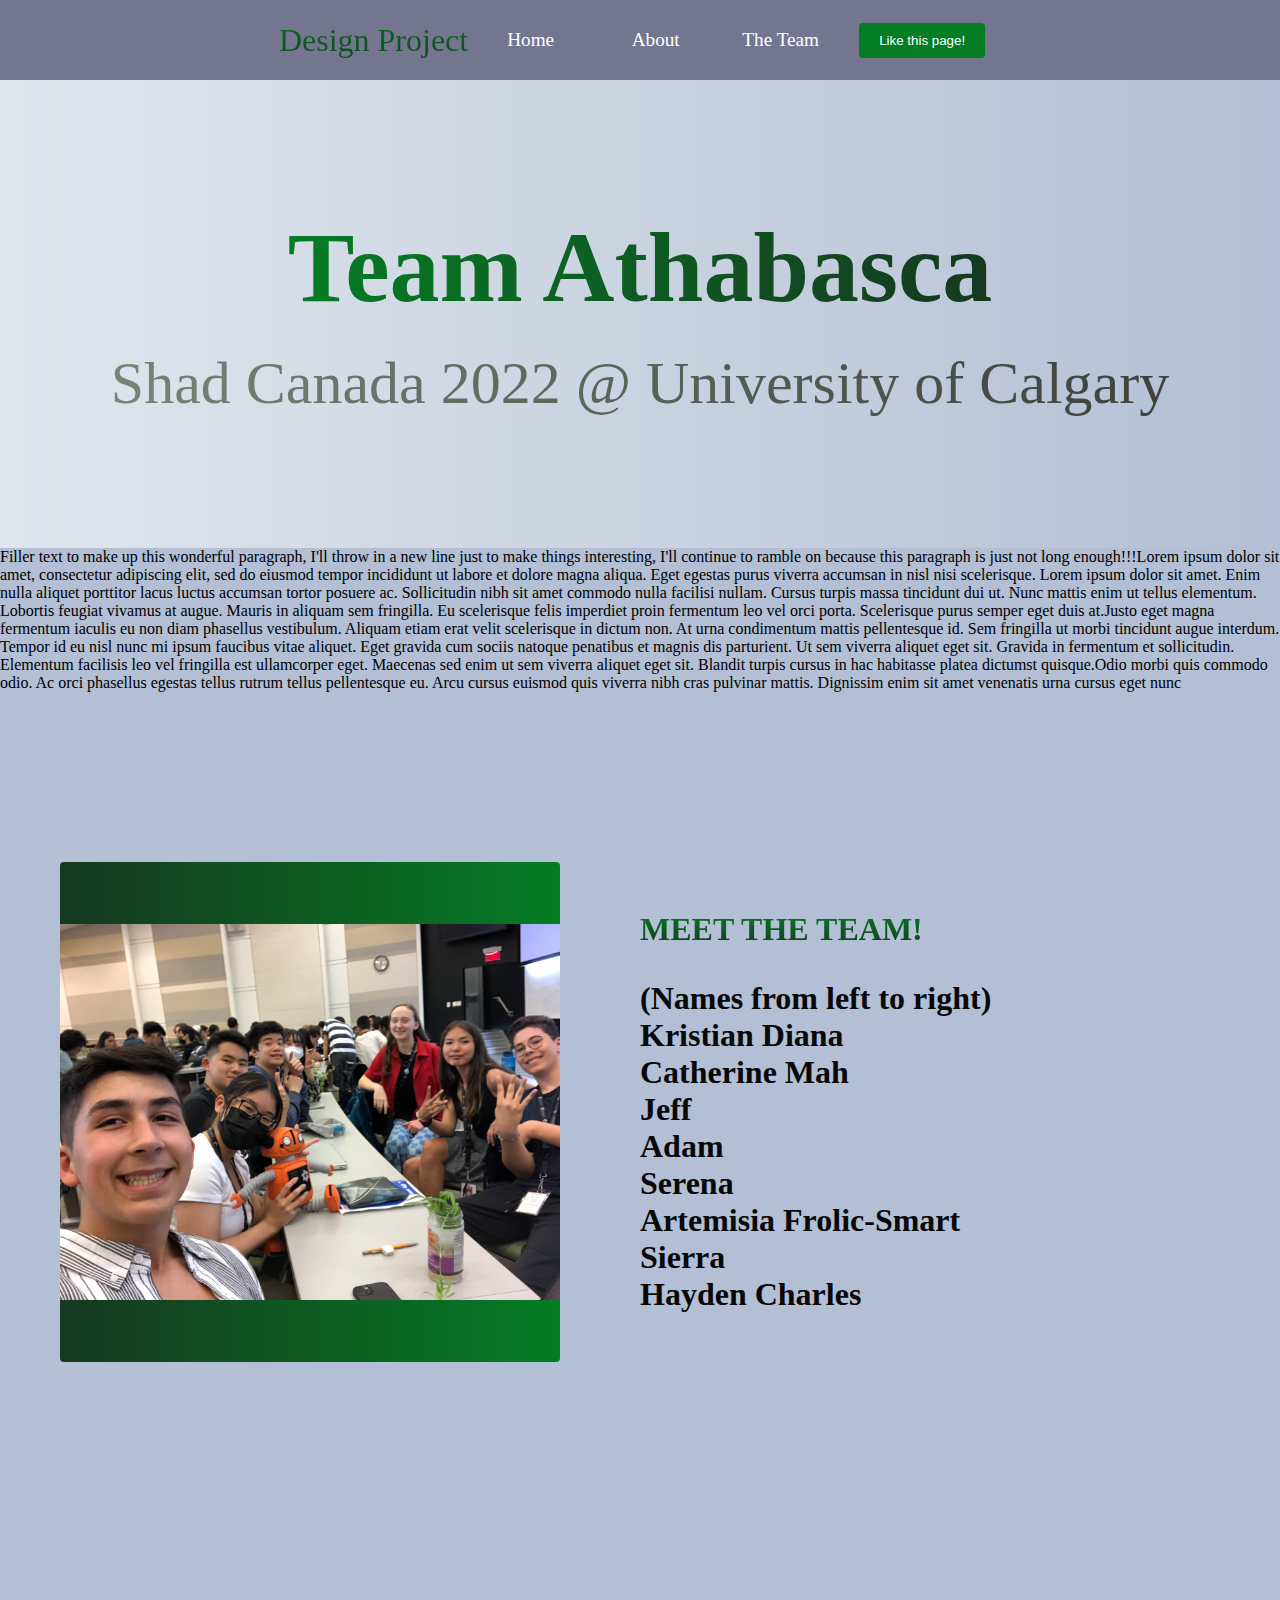
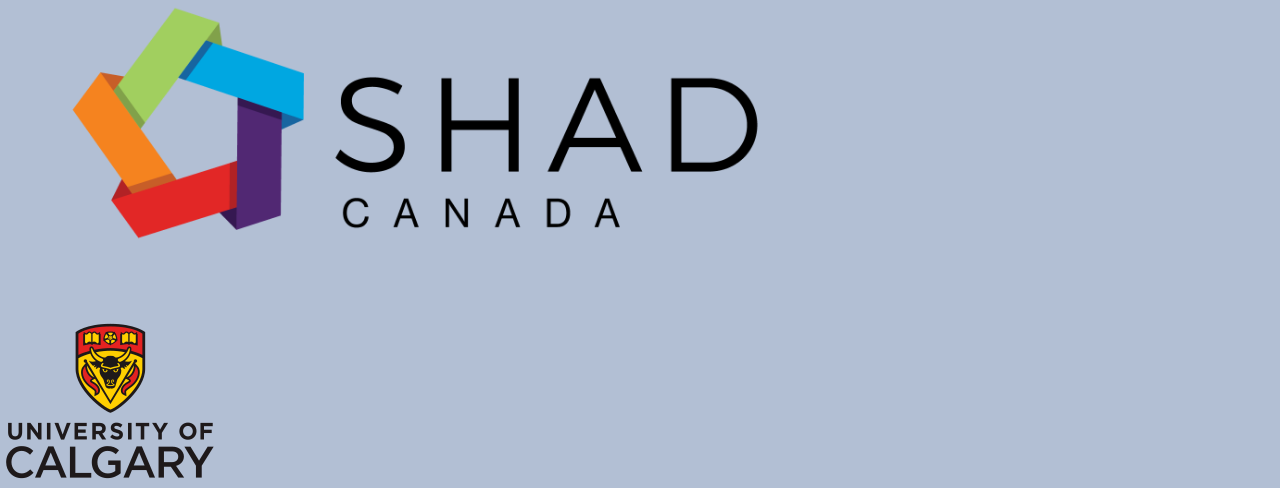
==== index.html @ 99e4ff0e "Shad Design Project 2022" ====
<!DOCTYPE html>
<html>
	<head>
		<meta charset="utf-8">
		<meta name="viewport" content="width=device-width, initial-scale=1">
	<title>
		SHAD UCalgary Design Project 2022
	</title>
	<link rel="stylesheet" href="style.css">
	</head>
	<body>
		<!-- Navbar Section -->
		<nav class="navbar">
			<div class="navbar__container">
				<a href="#home" id="navbar__logo">Design Project</a>
				<div class="navbar__toggle" id="mobile-menu">
					<span class="bar"></span>
					<span class="bar"></span>
					<span class="bar"></span>
				</div>
				<ul class="navbar__menu">
					<li class="navbar__item">
						<a href="#home" class="navbar__links" id="home-page">Home</a>
					</li>
					<li class="navbar__item">
						<a href="#about" class="navbar__links" id="about-page">About</a>
					</li>
					<li class="navbar__item">
						<a href="#team" class="navbar__links" id="team-page">The Team</a>
					</li>
					<li class="navbar__btn">
						<button class="button button1">Like this page!</button>
					</li>
				</ul>
			</div>
		</nav>
		<!-- hero section -->
		<div class="hero" id="home">
			<div class="hero__container">
				<h1 class = "hero__heading"><span>Team Athabasca</span></center>
				</h1>
				<p class="hero__description">Shad Canada 2022 @ University of Calgary</p>
			</div>
		</div>
		

		
		<!-- Services  section-->
		<div class="services" id="about">
			<p>
			Filler text to make up this wonderful paragraph,
			I'll throw in a new line just to make things interesting,
			I'll continue to ramble on because this paragraph
			is just not long enough!!!Lorem ipsum dolor sit amet, 
			consectetur adipiscing elit, sed do eiusmod tempor 
			incididunt ut labore et dolore magna aliqua. Eget egestas
			purus viverra accumsan in nisl nisi scelerisque. Lorem 
			ipsum dolor sit amet. Enim nulla aliquet porttitor lacus
			luctus accumsan tortor posuere ac. Sollicitudin nibh sit
			amet commodo nulla facilisi nullam. Cursus turpis massa
			tincidunt dui ut. Nunc mattis enim ut tellus elementum.
			Lobortis feugiat vivamus at augue. Mauris in aliquam 
			sem fringilla. Eu scelerisque felis imperdiet proin 
			fermentum leo vel orci porta. Scelerisque purus semper 
			eget duis at.Justo eget magna fermentum iaculis eu non
			diam phasellus vestibulum. Aliquam etiam erat velit 
			scelerisque in dictum non. At urna condimentum mattis 
			pellentesque id. Sem fringilla ut morbi tincidunt augue
			interdum. Tempor id eu nisl nunc mi ipsum faucibus vitae
			aliquet. Eget gravida cum sociis natoque penatibus et 
			magnis dis parturient. Ut sem viverra aliquet eget sit.
			Gravida in fermentum et sollicitudin. Elementum 
			facilisis leo vel fringilla est ullamcorper eget. 
			Maecenas sed enim ut sem viverra aliquet eget sit. 
			Blandit turpis cursus in hac habitasse platea dictumst 
			quisque.Odio morbi quis commodo odio. Ac orci phasellus
			egestas tellus rutrum tellus pellentesque eu. Arcu 
			cursus euismod quis viverra nibh cras pulvinar mattis.
			Dignissim enim sit amet venenatis urna cursus eget nunc
		</p>
		</div>
		
		<!-- About Section -->
		
		<div class="main" id="team">
			<div class="main__container">
				<div class="main__img--container">
					<div class="main__img--card"><img src="images/team.jpeg" alt="TEAM"></div>
				</div>
				<div class="main__content">
					<h1>Meet the team!</h1>
					<p>(Names from left to right)<br>Kristian Diana<br>Catherine Mah
					<br>Jeff
					<br>Adam<br>Serena<br>Artemisia Frolic-Smart<br>Sierra
					<br>Hayden Charles</p>
				</div>
			</div>
		</div>
		
		<script src="app.js">
		</script>

		<img src="images/shadlogo.png" alt="SHAD CANADA">
		<br>
		<img src="images/ucalgarylogo.png" alt="UCalgary Logo">
	</body>

</html>
---- style.css ----
*{
	box-sizing: border-box;
	margin: 0px;
	padding: 0;
	scroll-behavior: smooth;
}

.navbar {
		background: #74768f;
		height: 80px;
		display: flex;
		justify-content: center;
		align-items: center;
		font-size: 1.2rem;
		position: sticky;
		top: 0;
		z-index: 999;
	
}

.navbar__container {
	display: flex;
	justify-content: space-between;
	height: 80px;
	z-index: 1;
	width = 100%;
	max-width: 1300px;
	margin: 0 auto;
	padding: 0 50px;
	
}

#navbar__logo {
	background-color: #c9571e;
	background-image: linear-gradient(to top, #16381f 0%, #057d25 100%);
	background-size: 100%;
	-webkit-background-clip: text;
	-moz-background-clip: text;
	-webkit-text-fill-color: transparent;
	-moz-text-fill-color: transparent;
	display: flex;
	align-items: center;
	cursor: pointer;
	text-decoration: none;
	font-size: 2rem;
	
}

.navbar__menu {
	display: flex;
	align-items: center;
	list-style: none;
}

.navbar__item{
	height: 80px;
}

.navbar__links {
		color: #fff;
		display: flex;
		align-items: center;
		justify-content: center;
		width: 125px;
		text-decoration: none;
		height: 100%;
		transition: all 0.3s ease;
}

.navbar__btn {
	display: flex;
	justify-content: center;
	align-items: center;
	padding: 0 1rem;
	width: 100%;
}

.button {
		display: flex;
		justify-content: center;
		align-items:center;
		text-decoration: none;
		padding: 10px 20px;
		height: 100%;
		width: 100%;
		border: none;
		outline: none;
		border-radius: 4px;
		background: #057d25;
		color: #fff;
}

.navbar__links:hover {
		color: #16381f;
		transition: all 0.3s ease;
}

@media screen and (max-width: 960px)
{
	.navbar__container {
		display: flex;
		justify-content: space-between;
		height: 80px;
		z-index: 1;
		width: 100%;
		max-width: 1300px;
		padding: 0;
	}
	
	.navbar__menu {
			display: grid;
			grid-template-columns: auto;
			margin: 0;
			width: 100%;
			position: absolute;
			top: -1000px;
			opacity: 1;
			transition: all 0.5s ease;
			z-index: -1;
			background: #74768f;
	}
	
	.navbar__menu.active {
			background: #74768f;
			top: 100%;
			opacity: 1;
			transition: all 0.5s ease;
			z-index: 99;
			height: 60vh;
			font-size: 1.6rem;
	}
	
	#navbar__logo {
		padding-left: 25px;
	}
	
	.navbar__toggle .bar {
			width: 25px;
			height: 3px;
			margin: 5px auto;
			transition: all 0.3s ease-in-out;
			background: #fff;
	}
	
	.navbar__item {
			width: 100%
	}
	
	.navbar__links {
			text-align: center;
			padding: 2rem;
			width: 100%;
			display: table;
	}
	
	.navbar__btn {
		padding-bottom: 2rem;
	}
	
	.button{
		display: flex;
		justify-content: center;
		align-items: center;
		width: 80%;
		height: 80px;
		margin: 0;
	}
	
	#mobile-menu {
		position: absolute;
		top: 20%;
		right: 5%;
		transform: translate(5%, 20%);
	}
	
	.navbar__toggle .bar{
			display: block;
			cursor: pointer;
	}
	
	#mobile-menu.is-active .bar:nth-child(2) {
		opacity: 0;
	}
	
	#mobile-menu.is-active .bar:nth-child(1) {
		transform: translateY(8px) rotate(45deg);
	}
	
	#mobile-menu.is-active .bar:nth-child(3) {
		transform: translateY(-8px) rotate(-45deg);
	}
	
	
	
}	

/* Hero section */

.hero {
	background: #b2bfd4;
	background: linear-gradient(to right, #e1e6ed, #b2bfd4);
	padding: 100px 0;
}

.hero__container {
	display: flex;
	flex-direction: column;
	justify-content: center;
	align-items: center;
	max-width: 1200px;
	margin: 0 auto;
	height: 90%;
	text-align: center;
	padding: 30px;
}

.hero__heading {
	font-size: 100px;
	margin-bottom: 24px;
	color: #fff;
}

.hero__heading span {
	
	background: #000000;
	background: -webkit-linear-gradient(
		to right,
		#057d25,#16381f
		);
	background: linear-gradient(
		to right,
		#057d25,#16381f
		);
		
	background-size: 100%;
	-webkit-background-clip: text;
	-moz-background-clip: text;
	-webkit-text-fill-color: transparent;
	-mo-text-fill-color: transparent;
}

.hero__description {
	font-size: 60px;
	background: #788275;
	background: -webkit-linear-gradient(
		to right,
		#788275,
		#3d423b);
	background: linear-gradient(
		to right,
		#788275,
		#3d423b);
	background-size: 100%;
	-webkit-background-clip: text;
	-moz-background-clip: text;
	-webkit-text-fill-color: transparent;
	-mo-text-fill-color: transparent;	
}

.highlight {
	border-bottom: 4px solid rgb(225, 230, 237);
}

@media screen and (max-width: 768px) {
	.hero__heading {
		font-size: 60px;
	}
	
	.hero__description {
		font-size: 40px;
	}
}

/* About Section */
.main {
	background-color: #b2bfd4;
	padding: 10rem 0;
}

.main__container {
	display: grid;
	grid-template-columns: 1fr 1fr;
	align-items: center;
	justify-content: center;
	margin: 0;
	height: 90%;
	z-index: 1;
	width: 100%;
	max-width: 1300px;
	padding: 0 50px;
}

.main__content{
	color: #080808;
	width: 100%;
}

.main__content h1 {
	font-size: 2rem;
	background-color: #c9571e;
	background-image: linear-gradient(to top, #16381f 0%, #057d25 100%);
	background-size: 100%;
	-webkit-background-clip: text;
	-moz-background-clip: text;
	-webkit-text-fill-color: transparent;
	-moz-text-fill-color: transparent;
	text-transform: uppercase;
	margin-bottom: 32px;
}

.main__content p {
	margin-top: 1rem;
	font-size: 2rem;
	font-weight: 700;
}

.main__img--container {
	text-align: center;
}

.main__img--card {
	margin: 10px;
	height: 500px;
	width: 500px;
	border-radius: 4px;
	display: flex;
	flex-direction: column;
	justify-content: center;
	color: #fff;
	background-image: linear-gradient(to right, #16381f 0%, #057d25 100%);
}

/* Mobile responsiveness */
@media screen and (max-width: 1100px) {
	.main__container {
		display: grid;
		grid-template-columns: 1fr;
		align-items:center;
		justify-content: center;
		width: 100%;
		margin: 0 auto;
		height: 90%;
	}
	
	.main__img--container {
		display: flex;
		justify-content: center;
	}
	
	.main__img--card{
		height: 425px;
		width: 425px;
	}
	
	.main__content {
		text-align: center;
		margin-bottom: 4rem;
	}
	
	.main__content h1{
		font-size: 2.5rem;
		margin-top: 2rem;
	}
	
	.main__content p {
		margin-top: 1rem;
		font-size: 1.5rem;
	}
}

@media screen and (max-width: 480px){
	.main__img--card {
		width: 250px;
		height: 250px;
	}
	
	.main__content h1 {
		font-size: 2rem;
		margin-top: 3rem;
	}
}

body {
background: #b2bfd4;
}
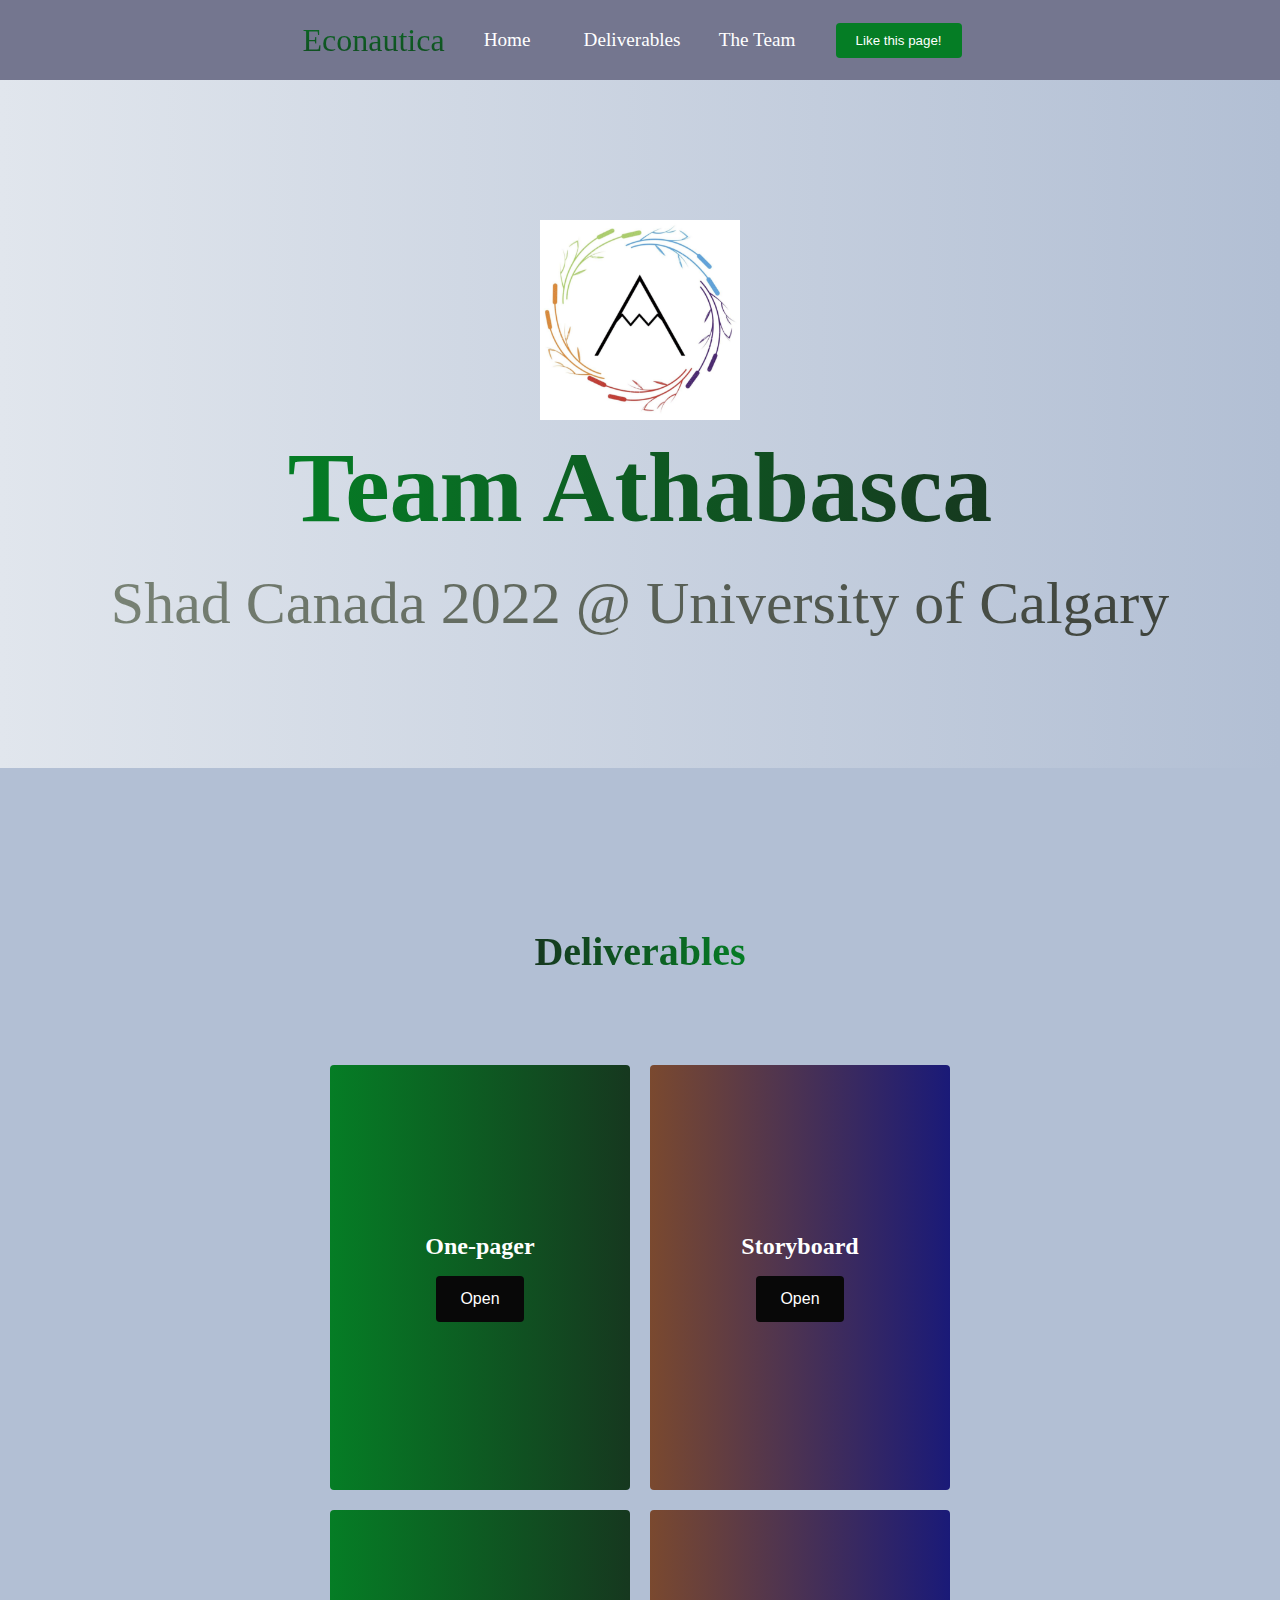
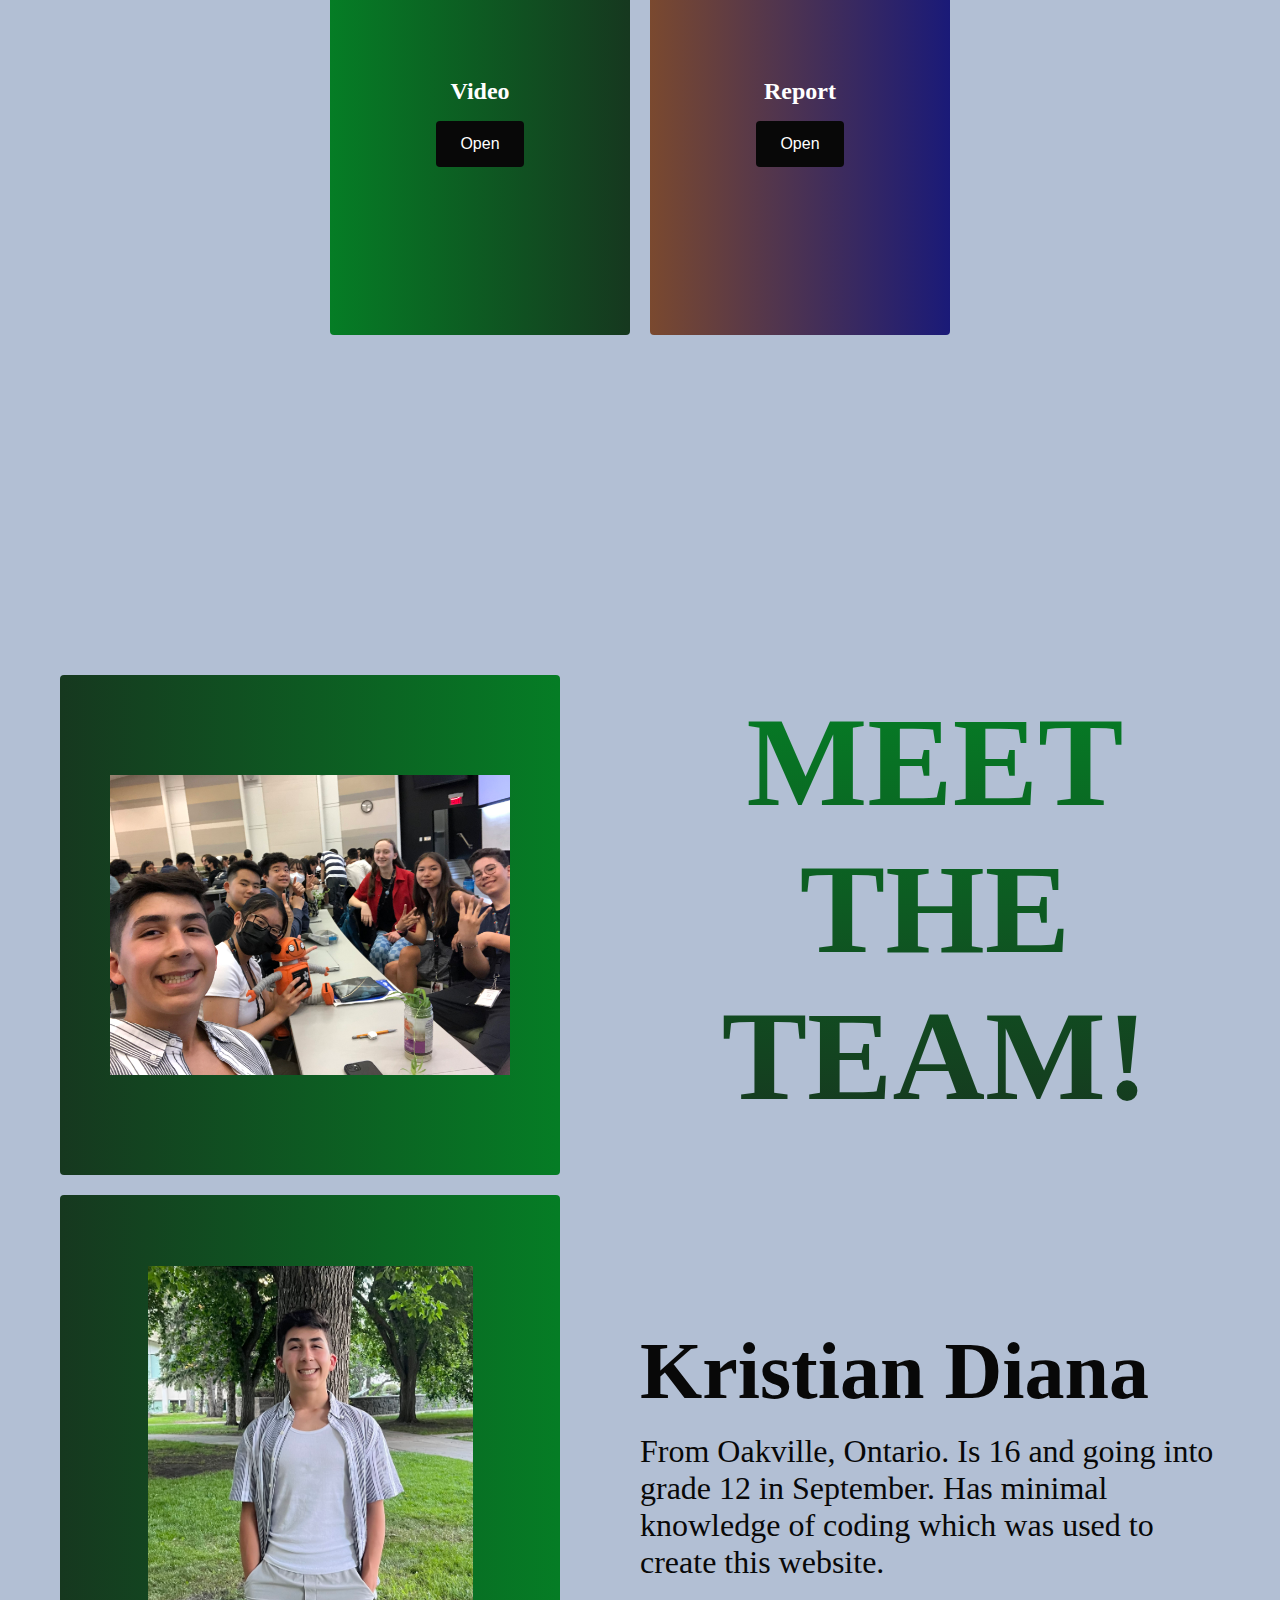
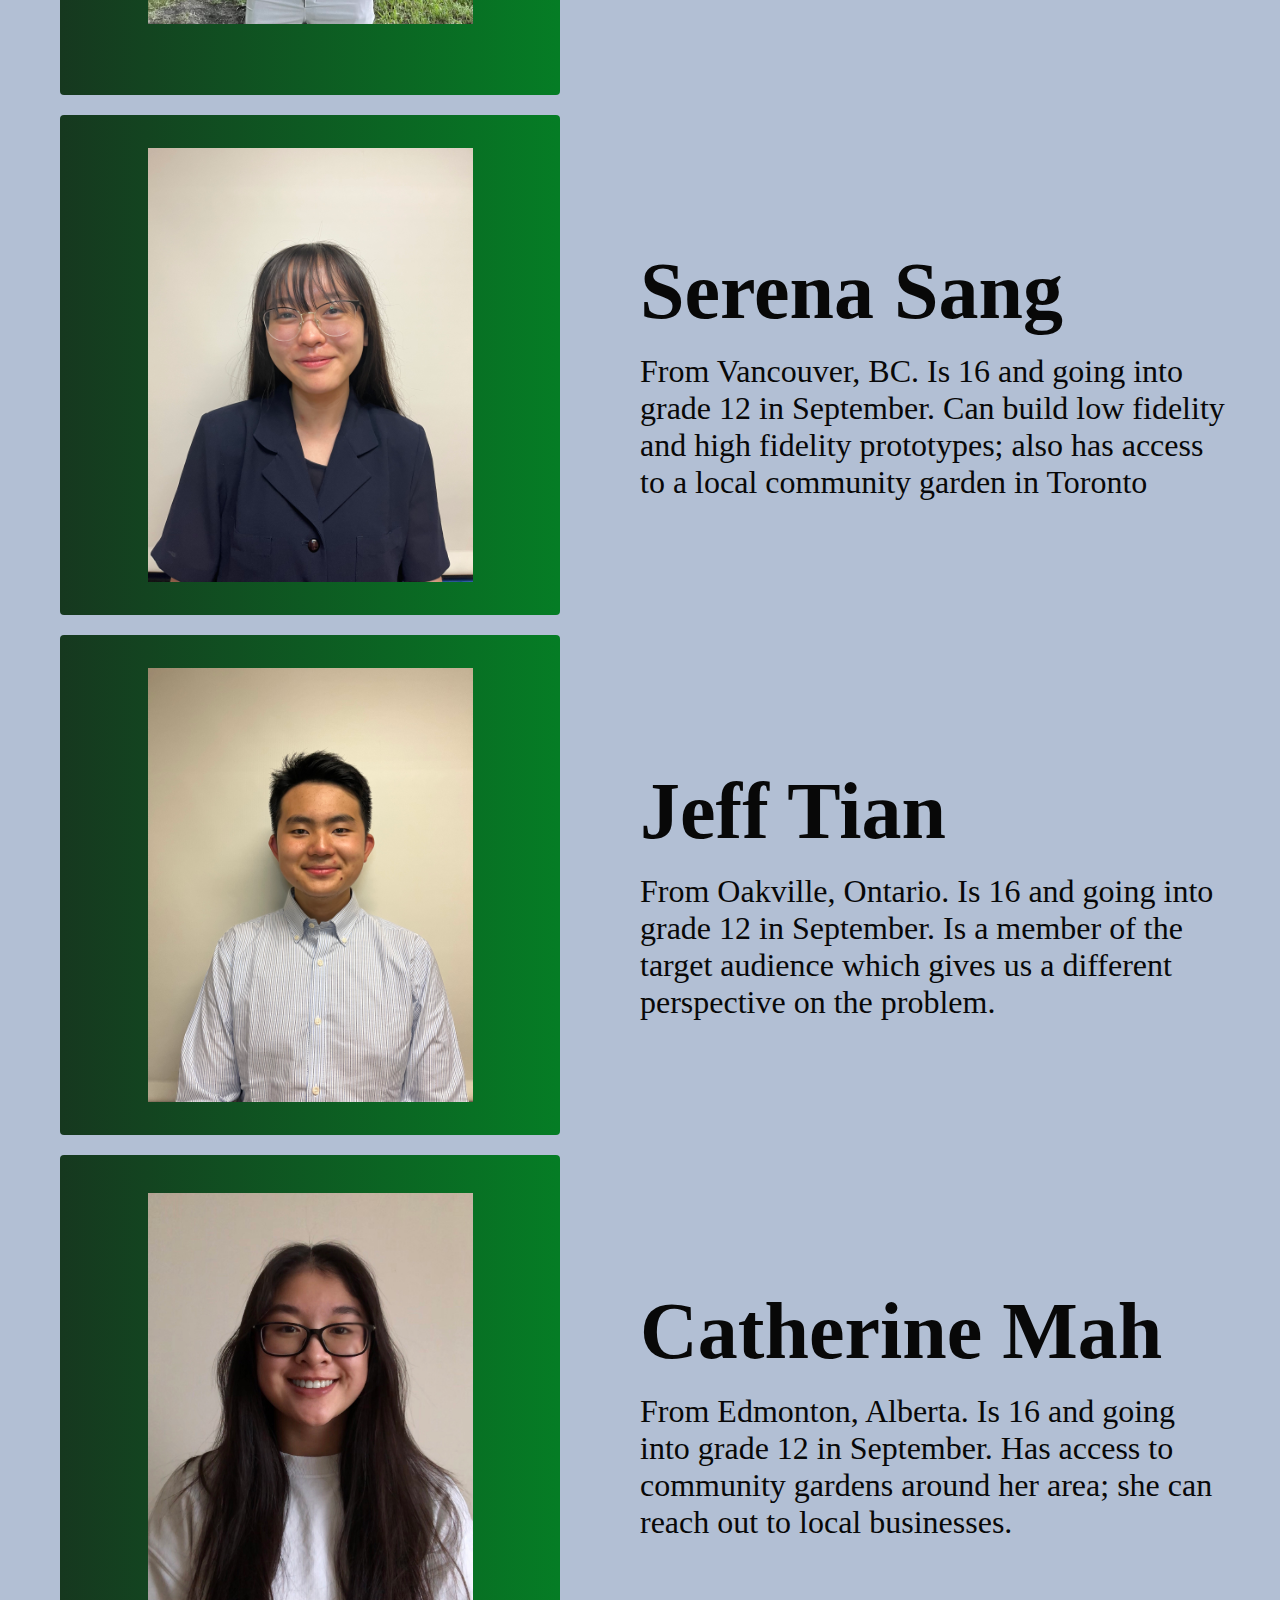
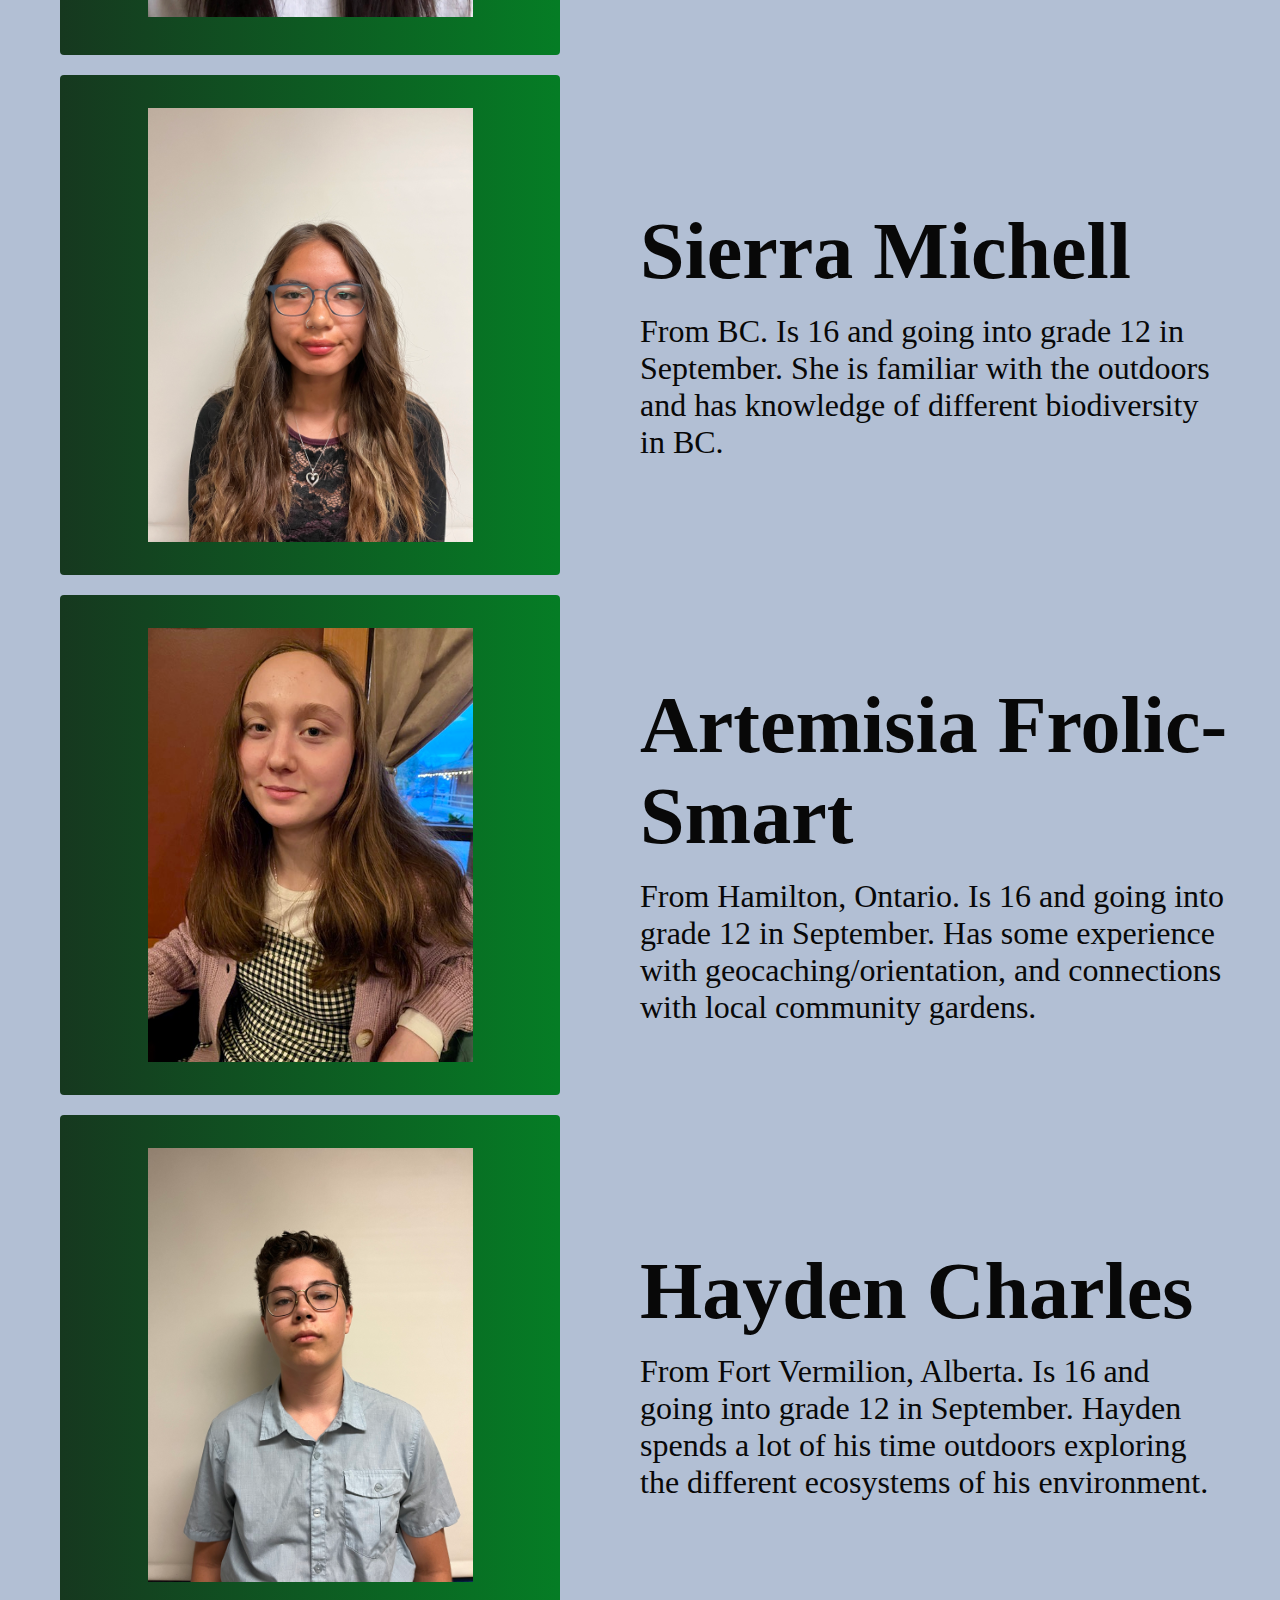
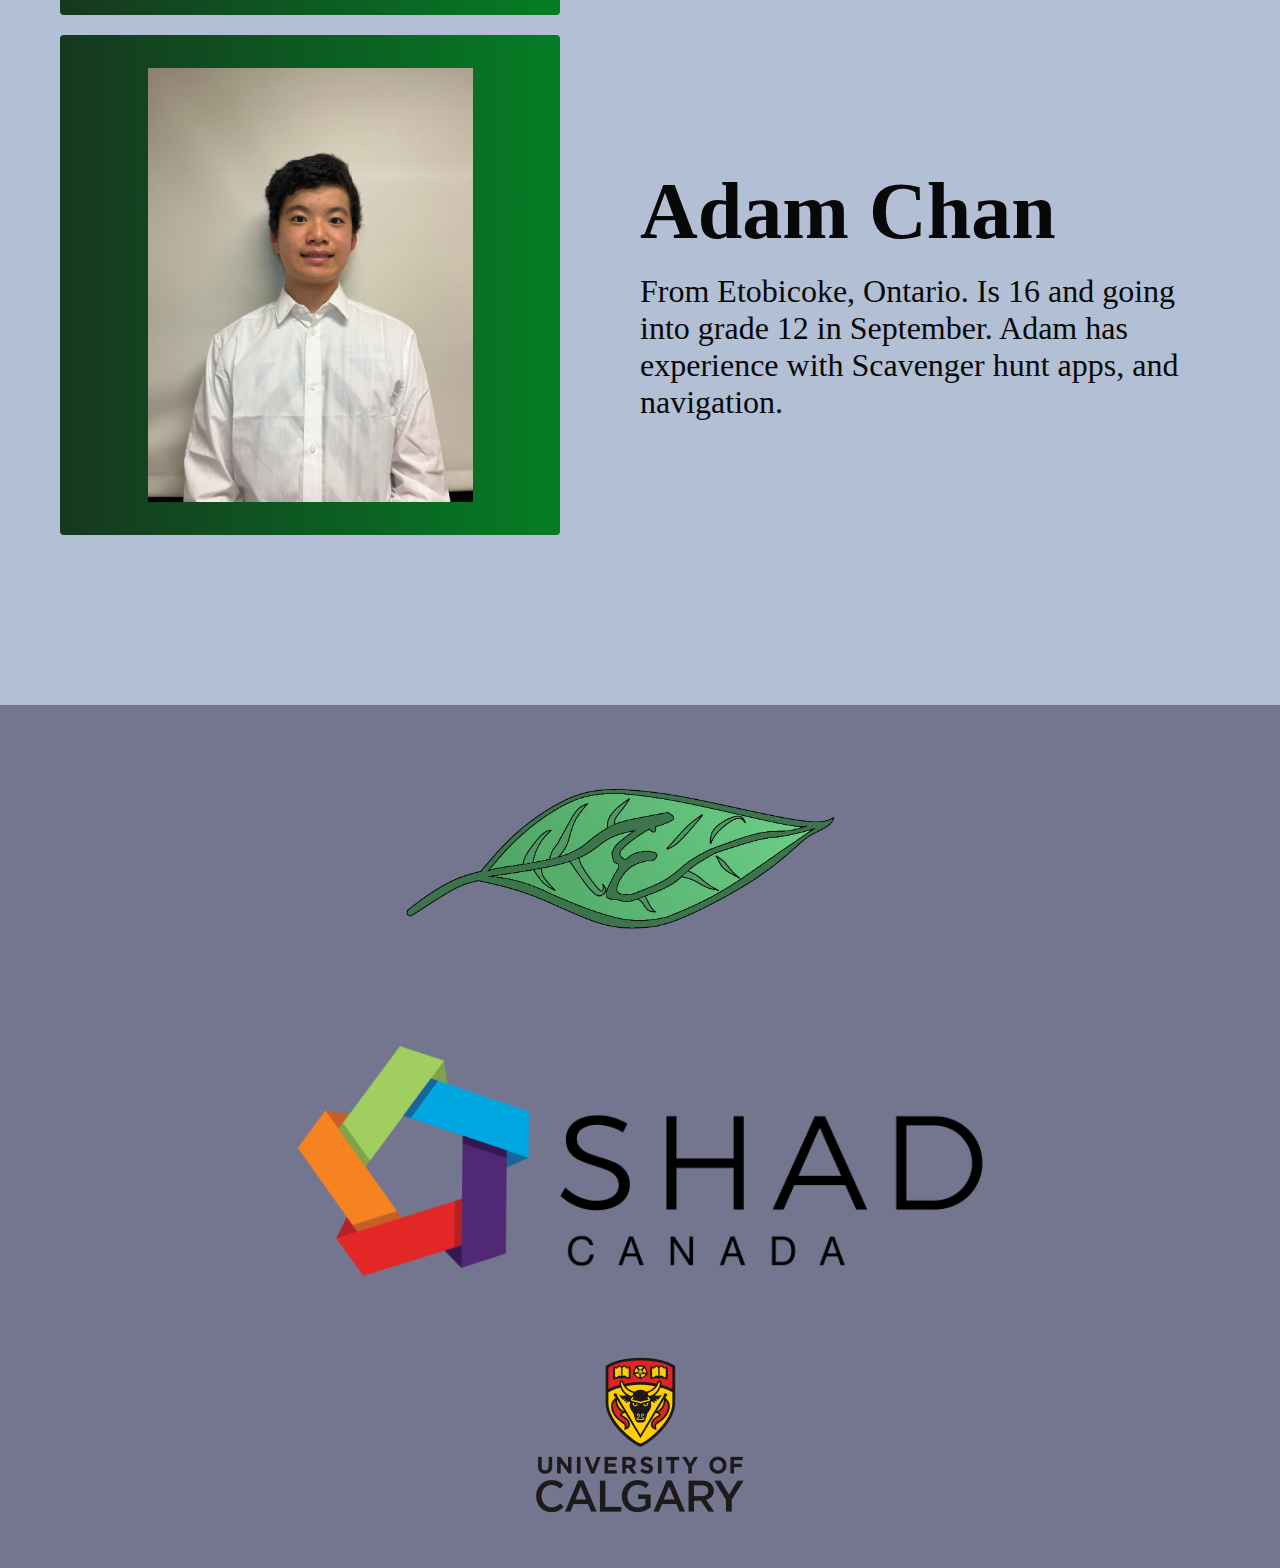
==== commit 41d52e0e: "Add files via upload" ====
--- a/index.html
+++ b/index.html
@@ -1,108 +1,168 @@
-<!DOCTYPE html>
-<html>
-	<head>
-		<meta charset="utf-8">
-		<meta name="viewport" content="width=device-width, initial-scale=1">
-	<title>
-		SHAD UCalgary Design Project 2022
-	</title>
-	<link rel="stylesheet" href="style.css">
-	</head>
-	<body>
-		<!-- Navbar Section -->
-		<nav class="navbar">
-			<div class="navbar__container">
-				<a href="#home" id="navbar__logo">Design Project</a>
-				<div class="navbar__toggle" id="mobile-menu">
-					<span class="bar"></span>
-					<span class="bar"></span>
-					<span class="bar"></span>
-				</div>
-				<ul class="navbar__menu">
-					<li class="navbar__item">
-						<a href="#home" class="navbar__links" id="home-page">Home</a>
-					</li>
-					<li class="navbar__item">
-						<a href="#about" class="navbar__links" id="about-page">About</a>
-					</li>
-					<li class="navbar__item">
-						<a href="#team" class="navbar__links" id="team-page">The Team</a>
-					</li>
-					<li class="navbar__btn">
-						<button class="button button1">Like this page!</button>
-					</li>
-				</ul>
-			</div>
-		</nav>
-		<!-- hero section -->
-		<div class="hero" id="home">
-			<div class="hero__container">
-				<h1 class = "hero__heading"><span>Team Athabasca</span></center>
-				</h1>
-				<p class="hero__description">Shad Canada 2022 @ University of Calgary</p>
-			</div>
-		</div>
-		
-
-		
-		<!-- Services  section-->
-		<div class="services" id="about">
-			<p>
-			Filler text to make up this wonderful paragraph,
-			I'll throw in a new line just to make things interesting,
-			I'll continue to ramble on because this paragraph
-			is just not long enough!!!Lorem ipsum dolor sit amet, 
-			consectetur adipiscing elit, sed do eiusmod tempor 
-			incididunt ut labore et dolore magna aliqua. Eget egestas
-			purus viverra accumsan in nisl nisi scelerisque. Lorem 
-			ipsum dolor sit amet. Enim nulla aliquet porttitor lacus
-			luctus accumsan tortor posuere ac. Sollicitudin nibh sit
-			amet commodo nulla facilisi nullam. Cursus turpis massa
-			tincidunt dui ut. Nunc mattis enim ut tellus elementum.
-			Lobortis feugiat vivamus at augue. Mauris in aliquam 
-			sem fringilla. Eu scelerisque felis imperdiet proin 
-			fermentum leo vel orci porta. Scelerisque purus semper 
-			eget duis at.Justo eget magna fermentum iaculis eu non
-			diam phasellus vestibulum. Aliquam etiam erat velit 
-			scelerisque in dictum non. At urna condimentum mattis 
-			pellentesque id. Sem fringilla ut morbi tincidunt augue
-			interdum. Tempor id eu nisl nunc mi ipsum faucibus vitae
-			aliquet. Eget gravida cum sociis natoque penatibus et 
-			magnis dis parturient. Ut sem viverra aliquet eget sit.
-			Gravida in fermentum et sollicitudin. Elementum 
-			facilisis leo vel fringilla est ullamcorper eget. 
-			Maecenas sed enim ut sem viverra aliquet eget sit. 
-			Blandit turpis cursus in hac habitasse platea dictumst 
-			quisque.Odio morbi quis commodo odio. Ac orci phasellus
-			egestas tellus rutrum tellus pellentesque eu. Arcu 
-			cursus euismod quis viverra nibh cras pulvinar mattis.
-			Dignissim enim sit amet venenatis urna cursus eget nunc
-		</p>
-		</div>
-		
-		<!-- About Section -->
-		
-		<div class="main" id="team">
-			<div class="main__container">
-				<div class="main__img--container">
-					<div class="main__img--card"><img src="images/team.jpeg" alt="TEAM"></div>
-				</div>
-				<div class="main__content">
-					<h1>Meet the team!</h1>
-					<p>(Names from left to right)<br>Kristian Diana<br>Catherine Mah
-					<br>Jeff
-					<br>Adam<br>Serena<br>Artemisia Frolic-Smart<br>Sierra
-					<br>Hayden Charles</p>
-				</div>
-			</div>
-		</div>
-		
-		<script src="app.js">
-		</script>
-
-		<img src="images/shadlogo.png" alt="SHAD CANADA">
-		<br>
-		<img src="images/ucalgarylogo.png" alt="UCalgary Logo">
-	</body>
-
+<!DOCTYPE html>
+<html>
+	<head>
+		<meta charset="utf-8">
+		<meta name="viewport" content="width=device-width, initial-scale=1">
+	<title>
+		SHAD UCalgary Design Project 2022
+	</title>
+	<link rel="stylesheet" href="style.css">
+	</head>
+	<body>
+		<!-- Navbar Section -->
+		<nav class="navbar">
+			<div class="navbar__container">
+				<a href="#home" id="navbar__logo">Econautica</a>
+				<div class="navbar__toggle" id="mobile-menu">
+					<span class="bar"></span>
+					<span class="bar"></span>
+					<span class="bar"></span>
+				</div>
+				<ul class="navbar__menu">
+					<li class="navbar__item">
+						<a href="#home" class="navbar__links" id="home-page">Home</a>
+					</li>
+					<li class="navbar__item">
+						<a href="#Deliverables" class="navbar__links" id="deliverables-page">Deliverables</a>
+					</li>
+					<li class="navbar__item">
+						<a href="#team" class="navbar__links" id="team-page">The Team</a>
+					</li>
+					<li class="navbar__btn">
+						<button class="button button1">Like this page!</button>
+					</li>
+				</ul>
+			</div>
+		</nav>
+		<!-- hero section -->
+		<div class="hero" id="home">
+			<div class="hero__container">
+				<div class="hero__img--container">
+					<div class="hero__img--card"><img src="images/athabasca logo.png" 
+					width="200px" height="200px" alt="Athabasca Logo"></div>
+				</div>
+				<h1 class = "hero__heading"><span>Team Athabasca</span></center>
+				</h1>
+				<p class="hero__description">Shad Canada 2022 @ University of Calgary</p>
+			</div>
+		</div>
+		
+
+		
+		<!-- Services  section-->
+		<div class="deliverables" id="Deliverables">
+			<h1>Deliverables</h1>
+			<div class="deliverables__wrapper">
+				<div class="deliverables__card">
+					<h2>One-pager</h2>
+					<div class="deliverables__btn"><button>Open</button></div>
+				</div>
+				<div class="deliverables__card">
+					<h2>Storyboard</h2>
+					<div class="deliverables__btn"><button>Open</button></div>
+				</div>
+				<div class="deliverables__card">
+					<h2>Video</h2>
+					<div class="deliverables__btn"><button>Open</button></div>
+				</div>
+				<div class="deliverables__card">
+					<h2>Report</h2>
+					<div class="deliverables__btn"><button>Open</button></div>
+				</div>
+			</div>
+		</div>
+		
+		<!-- About Section -->
+		
+		<div class="main" id="team">
+			<div class="main__container">
+				<div class="main__img--container">
+					<div class="main__img--card"><img src="images/team.jpeg" width="400px" height=auto alt="TEAM"></div>
+				</div>
+				<div class="main__content">
+					<h1>Meet the team!</h1>
+				</div>
+				<div class="main__img--container">
+					<div class="main__img--card"><img src="images/Kristian.jpeg" width="325px" height=auto alt="TEAM"></div>
+				</div>
+				<div class="main__content">
+					<h2>Kristian Diana</h2>
+					<p>From Oakville, Ontario. Is 16 and going into grade 12 in September. Has minimal knowledge of coding which was used to create this website.</p>
+				</div>
+				<div class="main__img--container">
+					<div class="main__img--card"><img src="images/Serena.jpeg" width="325px" height=auto alt="TEAM"></div>
+				</div>
+				<div class="main__content">
+					<h2>Serena Sang</h2>
+					<p>From Vancouver, BC. Is 16 and going into grade 12 in September. Can build low fidelity and high fidelity prototypes; also has access to a local community garden in Toronto</p>
+				</div>
+				<div class="main__img--container">
+					<div class="main__img--card"><img src="images/Jeff.jpeg" width="325px" height=auto alt="TEAM"></div>
+				</div>
+				<div class="main__content">
+					<h2>Jeff Tian</h2>
+					<p>From Oakville, Ontario. Is 16 and going into grade 12 in September. Is a member of the target audience which gives us a different perspective on the problem.</p>
+				</div>
+				<div class="main__img--container">
+					<div class="main__img--card"><img src="images/Catherine.JPG" width="325px" height=auto alt="TEAM"></div>
+				</div>
+				<div class="main__content">
+					<h2>Catherine Mah</h2>
+					<p>From Edmonton, Alberta. Is 16 and going into grade 12 in September. Has access to community gardens around her area; she can reach out to local businesses.</p>
+				</div>
+				<div class="main__img--container">
+					<div class="main__img--card"><img src="images/Sierra.jpeg" width="325px" height=auto alt="TEAM"></div>
+				</div>
+				<div class="main__content">
+					<h2>Sierra Michell</h2>
+					<p>From BC. Is 16 and going into grade 12 in September. She is familiar with the outdoors and has knowledge of different biodiversity in BC. </p>
+				</div>
+				<div class="main__img--container">
+					<div class="main__img--card"><img src="images/Artemisia.jpg" width="325px" height=auto alt="TEAM"></div>
+				</div>
+				<div class="main__content">
+					<h2>Artemisia Frolic-Smart</h2>
+					<p>From Hamilton, Ontario. Is 16 and going into grade 12 in September. Has some experience with geocaching/orientation, and connections with local community gardens.</p>
+				</div>
+				<div class="main__img--container">
+					<div class="main__img--card"><img src="images/Hayden.jpeg" width="325px" height=auto alt="TEAM"></div>
+				</div>
+				<div class="main__content">
+					<h2>Hayden Charles</h2>
+					<p>From Fort Vermilion, Alberta. Is 16 and going into grade 12 in September. Hayden spends a lot of his time outdoors exploring the different ecosystems of his environment.</p>
+				</div>
+				<div class="main__img--container">
+					<div class="main__img--card"><img src="images/Adam.jpeg" width="325px" height=auto alt="TEAM"></div>
+				</div>
+				<div class="main__content">
+					<h2>Adam Chan</h2>
+					<p>From Etobicoke, Ontario. Is 16 and going into grade 12 in September. Adam has experience with Scavenger hunt apps, and navigation.</p>
+				</div>
+			</div>
+		</div>
+		
+		
+		<!--Footer section -->
+		<div class="footer">
+			<div class="footer__images">
+				<img src="images/econautica.png"  width="500" height=auto>
+			</div>
+			<div class="footer__images">
+				<img src="images/shadlogo.png" alt="SHAD CANADA">
+			</div>
+			<div class="footer__images">
+				<img src="images/ucalgarylogo.png" alt="UCalgary Logo">
+			</div>
+		</div>
+		
+		
+		
+		
+		
+		<script src="app.js">
+		</script>
+
+		
+	</body>
+
 </html>--- a/style.css
+++ b/style.css
@@ -1,386 +1,550 @@
-*{
-	box-sizing: border-box;
-	margin: 0px;
-	padding: 0;
-	scroll-behavior: smooth;
-}
-
-.navbar {
-		background: #74768f;
-		height: 80px;
-		display: flex;
-		justify-content: center;
-		align-items: center;
-		font-size: 1.2rem;
-		position: sticky;
-		top: 0;
-		z-index: 999;
-	
-}
-
-.navbar__container {
-	display: flex;
-	justify-content: space-between;
-	height: 80px;
-	z-index: 1;
-	width = 100%;
-	max-width: 1300px;
-	margin: 0 auto;
-	padding: 0 50px;
-	
-}
-
-#navbar__logo {
-	background-color: #c9571e;
-	background-image: linear-gradient(to top, #16381f 0%, #057d25 100%);
-	background-size: 100%;
-	-webkit-background-clip: text;
-	-moz-background-clip: text;
-	-webkit-text-fill-color: transparent;
-	-moz-text-fill-color: transparent;
-	display: flex;
-	align-items: center;
-	cursor: pointer;
-	text-decoration: none;
-	font-size: 2rem;
-	
-}
-
-.navbar__menu {
-	display: flex;
-	align-items: center;
-	list-style: none;
-}
-
-.navbar__item{
-	height: 80px;
-}
-
-.navbar__links {
-		color: #fff;
-		display: flex;
-		align-items: center;
-		justify-content: center;
-		width: 125px;
-		text-decoration: none;
-		height: 100%;
-		transition: all 0.3s ease;
-}
-
-.navbar__btn {
-	display: flex;
-	justify-content: center;
-	align-items: center;
-	padding: 0 1rem;
-	width: 100%;
-}
-
-.button {
-		display: flex;
-		justify-content: center;
-		align-items:center;
-		text-decoration: none;
-		padding: 10px 20px;
-		height: 100%;
-		width: 100%;
-		border: none;
-		outline: none;
-		border-radius: 4px;
-		background: #057d25;
-		color: #fff;
-}
-
-.navbar__links:hover {
-		color: #16381f;
-		transition: all 0.3s ease;
-}
-
-@media screen and (max-width: 960px)
-{
-	.navbar__container {
-		display: flex;
-		justify-content: space-between;
-		height: 80px;
-		z-index: 1;
-		width: 100%;
-		max-width: 1300px;
-		padding: 0;
-	}
-	
-	.navbar__menu {
-			display: grid;
-			grid-template-columns: auto;
-			margin: 0;
-			width: 100%;
-			position: absolute;
-			top: -1000px;
-			opacity: 1;
-			transition: all 0.5s ease;
-			z-index: -1;
-			background: #74768f;
-	}
-	
-	.navbar__menu.active {
-			background: #74768f;
-			top: 100%;
-			opacity: 1;
-			transition: all 0.5s ease;
-			z-index: 99;
-			height: 60vh;
-			font-size: 1.6rem;
-	}
-	
-	#navbar__logo {
-		padding-left: 25px;
-	}
-	
-	.navbar__toggle .bar {
-			width: 25px;
-			height: 3px;
-			margin: 5px auto;
-			transition: all 0.3s ease-in-out;
-			background: #fff;
-	}
-	
-	.navbar__item {
-			width: 100%
-	}
-	
-	.navbar__links {
-			text-align: center;
-			padding: 2rem;
-			width: 100%;
-			display: table;
-	}
-	
-	.navbar__btn {
-		padding-bottom: 2rem;
-	}
-	
-	.button{
-		display: flex;
-		justify-content: center;
-		align-items: center;
-		width: 80%;
-		height: 80px;
-		margin: 0;
-	}
-	
-	#mobile-menu {
-		position: absolute;
-		top: 20%;
-		right: 5%;
-		transform: translate(5%, 20%);
-	}
-	
-	.navbar__toggle .bar{
-			display: block;
-			cursor: pointer;
-	}
-	
-	#mobile-menu.is-active .bar:nth-child(2) {
-		opacity: 0;
-	}
-	
-	#mobile-menu.is-active .bar:nth-child(1) {
-		transform: translateY(8px) rotate(45deg);
-	}
-	
-	#mobile-menu.is-active .bar:nth-child(3) {
-		transform: translateY(-8px) rotate(-45deg);
-	}
-	
-	
-	
-}	
-
-/* Hero section */
-
-.hero {
-	background: #b2bfd4;
-	background: linear-gradient(to right, #e1e6ed, #b2bfd4);
-	padding: 100px 0;
-}
-
-.hero__container {
-	display: flex;
-	flex-direction: column;
-	justify-content: center;
-	align-items: center;
-	max-width: 1200px;
-	margin: 0 auto;
-	height: 90%;
-	text-align: center;
-	padding: 30px;
-}
-
-.hero__heading {
-	font-size: 100px;
-	margin-bottom: 24px;
-	color: #fff;
-}
-
-.hero__heading span {
-	
-	background: #000000;
-	background: -webkit-linear-gradient(
-		to right,
-		#057d25,#16381f
-		);
-	background: linear-gradient(
-		to right,
-		#057d25,#16381f
-		);
-		
-	background-size: 100%;
-	-webkit-background-clip: text;
-	-moz-background-clip: text;
-	-webkit-text-fill-color: transparent;
-	-mo-text-fill-color: transparent;
-}
-
-.hero__description {
-	font-size: 60px;
-	background: #788275;
-	background: -webkit-linear-gradient(
-		to right,
-		#788275,
-		#3d423b);
-	background: linear-gradient(
-		to right,
-		#788275,
-		#3d423b);
-	background-size: 100%;
-	-webkit-background-clip: text;
-	-moz-background-clip: text;
-	-webkit-text-fill-color: transparent;
-	-mo-text-fill-color: transparent;	
-}
-
-.highlight {
-	border-bottom: 4px solid rgb(225, 230, 237);
-}
-
-@media screen and (max-width: 768px) {
-	.hero__heading {
-		font-size: 60px;
-	}
-	
-	.hero__description {
-		font-size: 40px;
-	}
-}
-
-/* About Section */
-.main {
-	background-color: #b2bfd4;
-	padding: 10rem 0;
-}
-
-.main__container {
-	display: grid;
-	grid-template-columns: 1fr 1fr;
-	align-items: center;
-	justify-content: center;
-	margin: 0;
-	height: 90%;
-	z-index: 1;
-	width: 100%;
-	max-width: 1300px;
-	padding: 0 50px;
-}
-
-.main__content{
-	color: #080808;
-	width: 100%;
-}
-
-.main__content h1 {
-	font-size: 2rem;
-	background-color: #c9571e;
-	background-image: linear-gradient(to top, #16381f 0%, #057d25 100%);
-	background-size: 100%;
-	-webkit-background-clip: text;
-	-moz-background-clip: text;
-	-webkit-text-fill-color: transparent;
-	-moz-text-fill-color: transparent;
-	text-transform: uppercase;
-	margin-bottom: 32px;
-}
-
-.main__content p {
-	margin-top: 1rem;
-	font-size: 2rem;
-	font-weight: 700;
-}
-
-.main__img--container {
-	text-align: center;
-}
-
-.main__img--card {
-	margin: 10px;
-	height: 500px;
-	width: 500px;
-	border-radius: 4px;
-	display: flex;
-	flex-direction: column;
-	justify-content: center;
-	color: #fff;
-	background-image: linear-gradient(to right, #16381f 0%, #057d25 100%);
-}
-
-/* Mobile responsiveness */
-@media screen and (max-width: 1100px) {
-	.main__container {
-		display: grid;
-		grid-template-columns: 1fr;
-		align-items:center;
-		justify-content: center;
-		width: 100%;
-		margin: 0 auto;
-		height: 90%;
-	}
-	
-	.main__img--container {
-		display: flex;
-		justify-content: center;
-	}
-	
-	.main__img--card{
-		height: 425px;
-		width: 425px;
-	}
-	
-	.main__content {
-		text-align: center;
-		margin-bottom: 4rem;
-	}
-	
-	.main__content h1{
-		font-size: 2.5rem;
-		margin-top: 2rem;
-	}
-	
-	.main__content p {
-		margin-top: 1rem;
-		font-size: 1.5rem;
-	}
-}
-
-@media screen and (max-width: 480px){
-	.main__img--card {
-		width: 250px;
-		height: 250px;
-	}
-	
-	.main__content h1 {
-		font-size: 2rem;
-		margin-top: 3rem;
-	}
-}
-
-body {
-background: #b2bfd4;
-}
-
+*{
+	box-sizing: border-box;
+	margin: 0px;
+	padding: 0;
+	scroll-behavior: smooth;
+}
+
+.navbar {
+		background: #74768f;
+		height: 80px;
+		display: flex;
+		justify-content: center;
+		align-items: center;
+		font-size: 1.2rem;
+		position: sticky;
+		top: 0;
+		z-index: 999;
+	
+}
+
+.navbar__container {
+	display: flex;
+	justify-content: space-between;
+	height: 80px;
+	z-index: 1;
+	width = 100%;
+	max-width: 1300px;
+	margin: 0 auto;
+	padding: 0 50px;
+	
+}
+
+#navbar__logo {
+	background-color: #c9571e;
+	background-image: linear-gradient(to top, #16381f 0%, #057d25 100%);
+	background-size: 100%;
+	-webkit-background-clip: text;
+	-moz-background-clip: text;
+	-webkit-text-fill-color: transparent;
+	-moz-text-fill-color: transparent;
+	display: flex;
+	justify-content: center;
+	align-items: center;
+	cursor: pointer;
+	text-decoration: none;
+	font-size: 2rem;
+	
+}
+
+.navbar__menu {
+	display: flex;
+	align-items: center;
+	list-style: none;
+}
+
+.navbar__item{
+	height: 80px;
+}
+
+.navbar__links {
+		color: #fff;
+		display: flex;
+		align-items: center;
+		justify-content: center;
+		width: 125px;
+		text-decoration: none;
+		height: 100%;
+		transition: all 0.3s ease;
+}
+
+.navbar__btn {
+	display: flex;
+	justify-content: center;
+	align-items: center;
+	padding: 0 1rem;
+	width: 100%;
+}
+
+.button {
+		display: flex;
+		justify-content: center;
+		align-items:center;
+		text-decoration: none;
+		padding: 10px 20px;
+		height: 100%;
+		width: 100%;
+		border: none;
+		outline: none;
+		border-radius: 4px;
+		background: #057d25;
+		color: #fff;
+}
+
+.navbar__links:hover {
+		color: #16381f;
+		transition: all 0.3s ease;
+}
+
+@media screen and (max-width: 960px)
+{
+	.navbar__container {
+		display: flex;
+		justify-content: space-between;
+		height: 80px;
+		z-index: 1;
+		width: 100%;
+		max-width: 1300px;
+		padding: 0;
+	}
+	
+	.navbar__menu {
+			display: grid;
+			grid-template-columns: auto;
+			margin: 0;
+			width: 100%;
+			position: absolute;
+			top: -1000px;
+			opacity: 1;
+			transition: all 0.5s ease;
+			z-index: -1;
+			background: #74768f;
+	}
+	
+	.navbar__menu.active {
+			background: #74768f;
+			top: 100%;
+			opacity: 1;
+			transition: all 0.5s ease;
+			z-index: 99;
+			height: 60vh;
+			font-size: 1.6rem;
+	}
+	
+	
+	#navbar__logo {
+		padding-left: 25px;
+	}
+	
+	.navbar__toggle .bar {
+			width: 25px;
+			height: 3px;
+			margin: 5px auto;
+			transition: all 0.3s ease-in-out;
+			background: #fff;
+	}
+	
+	.navbar__item {
+			width: 100%
+	}
+	
+	.navbar__links {
+			text-align: center;
+			padding: 2rem;
+			width: 100%;
+			display: table;
+	}
+	
+	.navbar__btn {
+		padding-bottom: 2rem;
+	}
+	
+	.button{
+		display: flex;
+		justify-content: center;
+		align-items: center;
+		width: 80%;
+		height: 80px;
+		margin: 0;
+	}
+	
+	#mobile-menu {
+		position: absolute;
+		top: 20%;
+		right: 5%;
+		transform: translate(5%, 20%);
+	}
+	
+	.navbar__toggle .bar{
+			display: block;
+			cursor: pointer;
+	}
+	
+	#mobile-menu.is-active .bar:nth-child(2) {
+		opacity: 0;
+	}
+	
+	#mobile-menu.is-active .bar:nth-child(1) {
+		transform: translateY(8px) rotate(45deg);
+	}
+	
+	#mobile-menu.is-active .bar:nth-child(3) {
+		transform: translateY(-8px) rotate(-45deg);
+	}
+	
+	
+	
+}	
+
+/* Hero section */
+
+.hero {
+	background: #b2bfd4;
+	background: linear-gradient(to right, #e1e6ed, #b2bfd4);
+	padding: 100px 0;
+}
+
+.hero__container {
+	display: flex;
+	flex-direction: column;
+	justify-content: center;
+	align-items: center;
+	max-width: 1200px;
+	margin: 0 auto;
+	height: 90%;
+	text-align: center;
+	padding: 30px;
+}
+
+.hero__img--container {
+	text-align: center;
+}
+
+.hero__img--card {
+	margin: 10px;
+	border-radius: 4px;
+	display: flex;
+	flex-direction: column;
+	justify-content: center;
+	color: #fff;
+	background-image: linear-gradient(to right, #16381f 0%, #057d25 100%);
+}
+
+.hero__heading {
+	font-size: 100px;
+	margin-bottom: 24px;
+	color: #fff;
+}
+
+.hero__heading span {
+	
+	background: #000000;
+	background: -webkit-linear-gradient(
+		to right,
+		#057d25,#16381f
+		);
+	background: linear-gradient(
+		to right,
+		#057d25,#16381f
+		);
+		
+	background-size: 100%;
+	-webkit-background-clip: text;
+	-moz-background-clip: text;
+	-webkit-text-fill-color: transparent;
+	-mo-text-fill-color: transparent;
+}
+
+.hero__description {
+	font-size: 60px;
+	background: #788275;
+	background: -webkit-linear-gradient(
+		to right,
+		#788275,
+		#3d423b);
+	background: linear-gradient(
+		to right,
+		#788275,
+		#3d423b);
+	background-size: 100%;
+	-webkit-background-clip: text;
+	-moz-background-clip: text;
+	-webkit-text-fill-color: transparent;
+	-mo-text-fill-color: transparent;	
+}
+
+.highlight {
+	border-bottom: 4px solid rgb(225, 230, 237);
+}
+@media screen and (max-width: 1100px){
+	.hero__img--container {
+		display: flex;
+		justify-content: center;
+	}
+	
+	.hero__img--card{
+		height: auto;
+		width: 150px;
+	}
+}
+
+@media screen and (max-width: 768px) {
+	.hero__heading {
+		font-size: 60px;
+	}
+	
+	.hero__description {
+		font-size: 40px;
+	}
+}
+
+/* About Section */
+.main {
+	background-color: #b2bfd4;
+	padding: 10rem 0;
+}
+
+.main__container {
+	display: grid;
+	grid-template-columns: 1fr 1fr;
+	align-items: center;
+	justify-content: center;
+	margin: 0;
+	height: 90%;
+	z-index: 1;
+	width: 100%;
+	max-width: 1300px;
+	padding: 0 50px;
+}
+
+.main__content{
+	color: #080808;
+	width: 100%;
+}
+
+.main__content h1 {
+	font-size: 8rem;
+	background-color: #c9571e;
+	background-image: linear-gradient(to top, #16381f 0%, #057d25 100%);
+	background-size: 100%;
+	-webkit-background-clip: text;
+	-moz-background-clip: text;
+	-webkit-text-fill-color: transparent;
+	-moz-text-fill-color: transparent;
+	text-transform: uppercase;
+	margin-bottom: 32px;
+	text-align: center;
+}
+
+.main__content h2 {
+	margin-top: 1rem;
+	font-size: 5rem;
+	font-weight: 700;
+}
+
+.main__content p {
+	margin-top: 1rem;
+	font-size: 2rem;
+}
+
+.main__img--container {
+	text-align: center;
+}
+
+.main__img--card {
+	margin: 10px;
+	height: 500px;
+	width: 500px;
+	border-radius: 4px;
+	display: flex;
+	flex-direction: column;
+	justify-content: center;
+	align-items: center;
+	color: #fff;
+	background-image: linear-gradient(to right, #16381f 0%, #057d25 100%);
+}
+
+/* Mobile responsiveness */
+@media screen and (max-width: 1100px) {
+	.main__container {
+		display: grid;
+		grid-template-columns: 1fr;
+		align-items:center;
+		justify-content: center;
+		width: 100%;
+		margin: 0 auto;
+		height: 100%;
+	}
+	
+	.main__img--container {
+		display: flex;
+		justify-content: center;
+	}
+	
+	.main__img--card{
+		height: 425px;
+		width: 425px;
+	}
+	
+	.main__content {
+		text-align: center;
+		margin-bottom: 4rem;
+	}
+	
+	.main__content h1{
+		font-size: 2.5rem;
+		margin-top: 2rem;
+	}
+	
+	.main__content h2 {
+		margin-top: 1rem;
+		font-size: 2rem;
+	}
+	
+	.main__content p{
+		font-size: 1.5rem;
+	}
+}
+
+@media screen and (max-width: 480px){
+	.main__img--card {
+		width: 250px;
+		height: 250px;
+	}
+	
+	.main__content h1 {
+		font-size: 2rem;
+		margin-top: 3rem;
+	}
+	.main__content p {
+		font-size: 1rem;
+	}
+}
+
+/* Deliverables section */
+.deliverables {
+	background: #b2bfd4;
+	display: flex;
+	flex-direction: column;
+	justify-content: center;
+	align-items: center;
+	height: 100%;
+	padding: 10rem 0;
+}
+
+.deliverables h1 {
+	background-color: #c9571e;
+	background-image: linear-gradient(to right, #16381f 0%, #057d25 100%);
+	background-size: 100%;
+	-webkit-background-clip: text;
+	-moz-background-clip: text;
+	-webkit-text-fill-color: transparent;
+	-moz-text-fill-color: transparent;
+	margin-bottom: 5rem;
+	font-size: 2.5rem;
+}
+
+.deliverables__wrapper {
+	display: grid;
+	grid-template-columns: 1fr 1fr 1fr 1fr;
+	grid-template-rows: 1fr;
+}
+
+.deliverables__card {
+	margin: 10px;
+	height: 425px;
+	width: 300px;
+	border-radius: 4px;
+	display: flex;
+	flex-direction: column;
+	justify-content: center;
+	color: #fff;
+	background-image: linear-gradient(to right, #057d25 0%,#16381f 100%);
+	transition: 0.3s ease-in;
+}
+
+.deliverables__card:nth-child(2) {
+	background: #083804;
+	background: -webkit-linear-gradient(
+		to right, #7a492f, #1a1a78
+	);
+	background: linear-gradient(
+		to right, #7a492f, #1a1a78
+	);
+}
+
+.deliverables__card:nth-child(4) {
+	background: #083804;
+	background: -webkit-linear-gradient(
+		to right, #7a492f, #1a1a78
+	);
+	background: linear-gradient(
+		to right, #7a492f, #1a1a78
+	);
+}
+
+.deliverables__card h2 {
+	text-align: center;
+}
+
+.deliverables__btn {
+	display: flex;
+	justify-content: center;
+	margin-top: 16px;
+}
+
+.deliverables__card button {
+	color: #fff;
+	padding: 14px 24px;
+	border: none;
+	outline: none;
+	border-radius: 4px;
+	background: #080808;
+	font-size: 1rem;
+}
+
+.deliverables__card button:hover {
+	cursor: pointer;
+}
+
+.deliverables__card:hover{
+	transform: scale(1.075);
+	transition: 0.3s ease-in;
+	cursor: pointer;
+}
+
+@media screen and (max-width: 1300px)
+{
+	.deliverables__wrapper {
+		grid-template-columns: 1fr 1fr;
+	}
+}
+
+@media screen and (max-width: 768px)
+{
+	.deliverables__wrapper{
+		grid-template-columns: 1fr;
+	}
+}
+
+/* footer section */
+
+.footer {
+	padding-top: 50px;
+	padding-bottom: 50px;
+	background: #74768f;
+}
+
+.footer__images {
+	display: flex;
+	align-items: center;
+	justify-content: center;
+}
+
+@media screen and (max-width: 700px)
+{
+	#footer__images:nth-child(1){
+		width: 200px;
+		height: auto;
+	}
+}
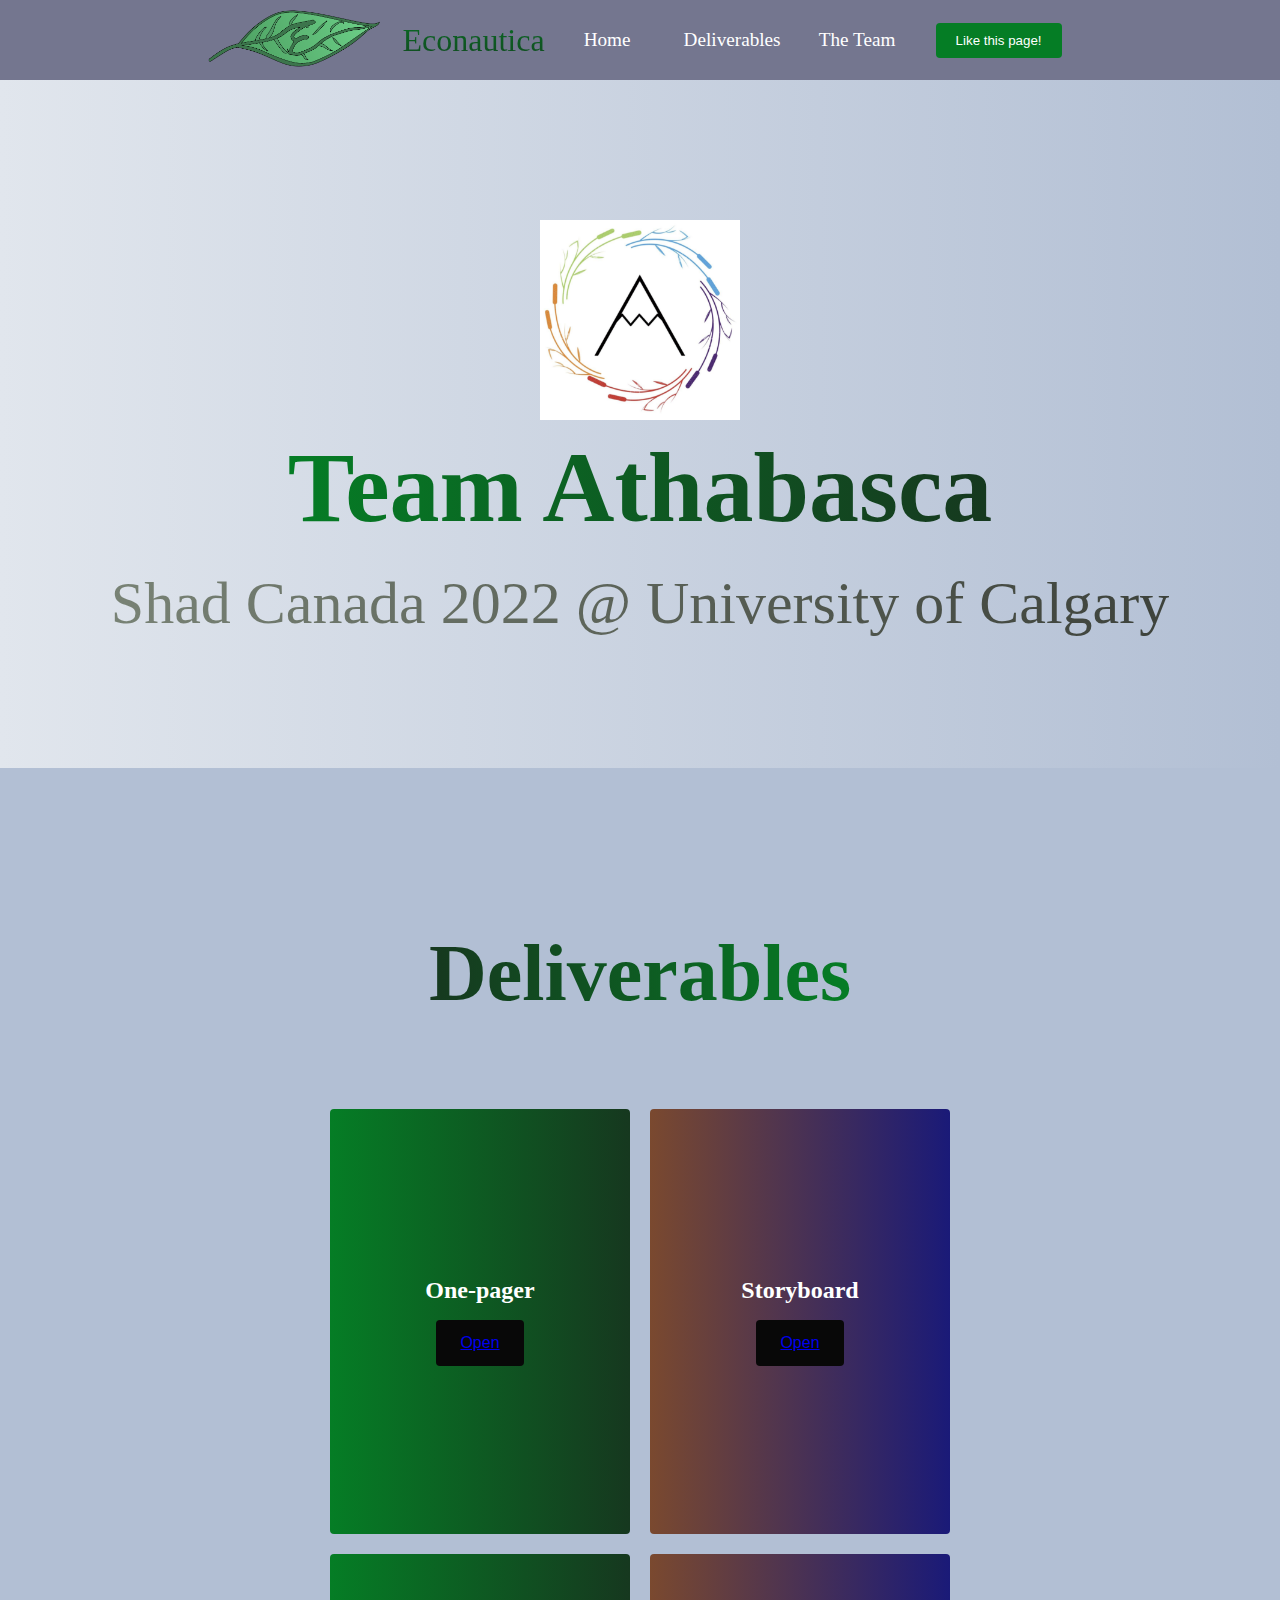
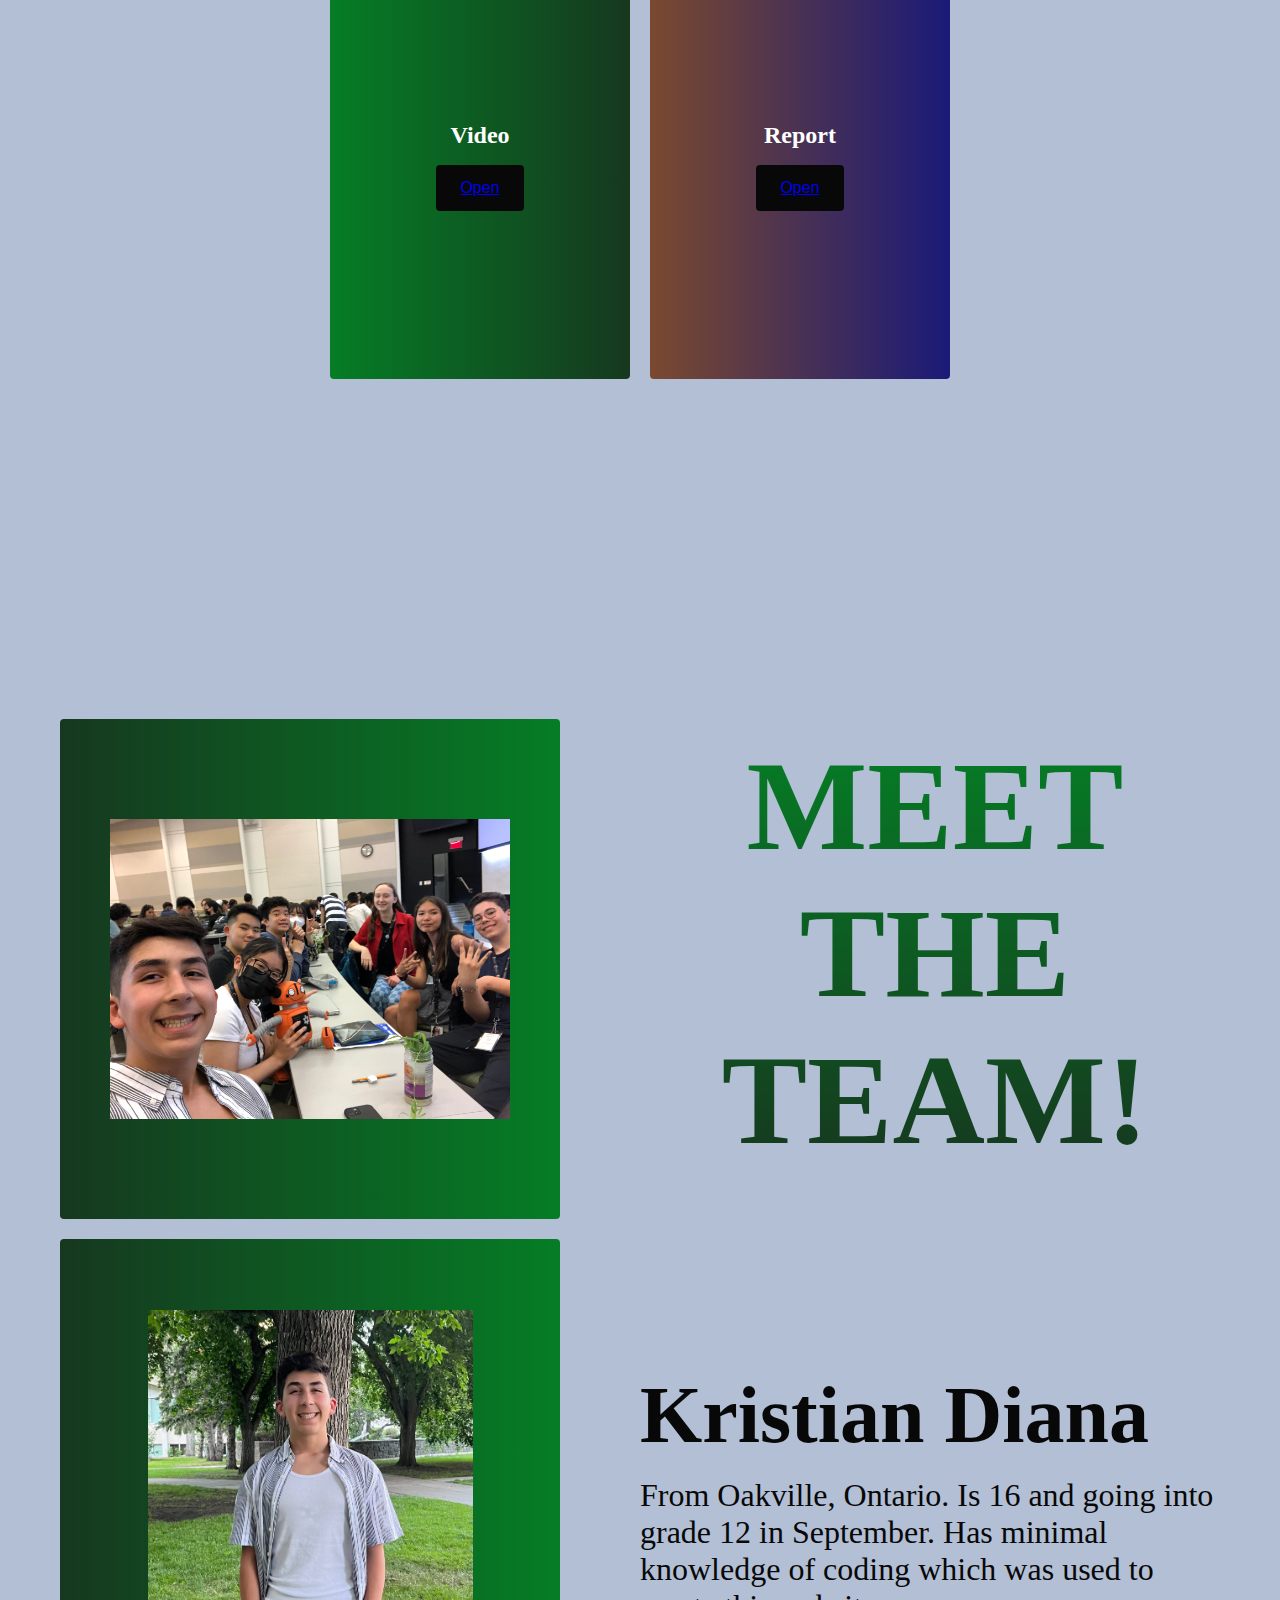
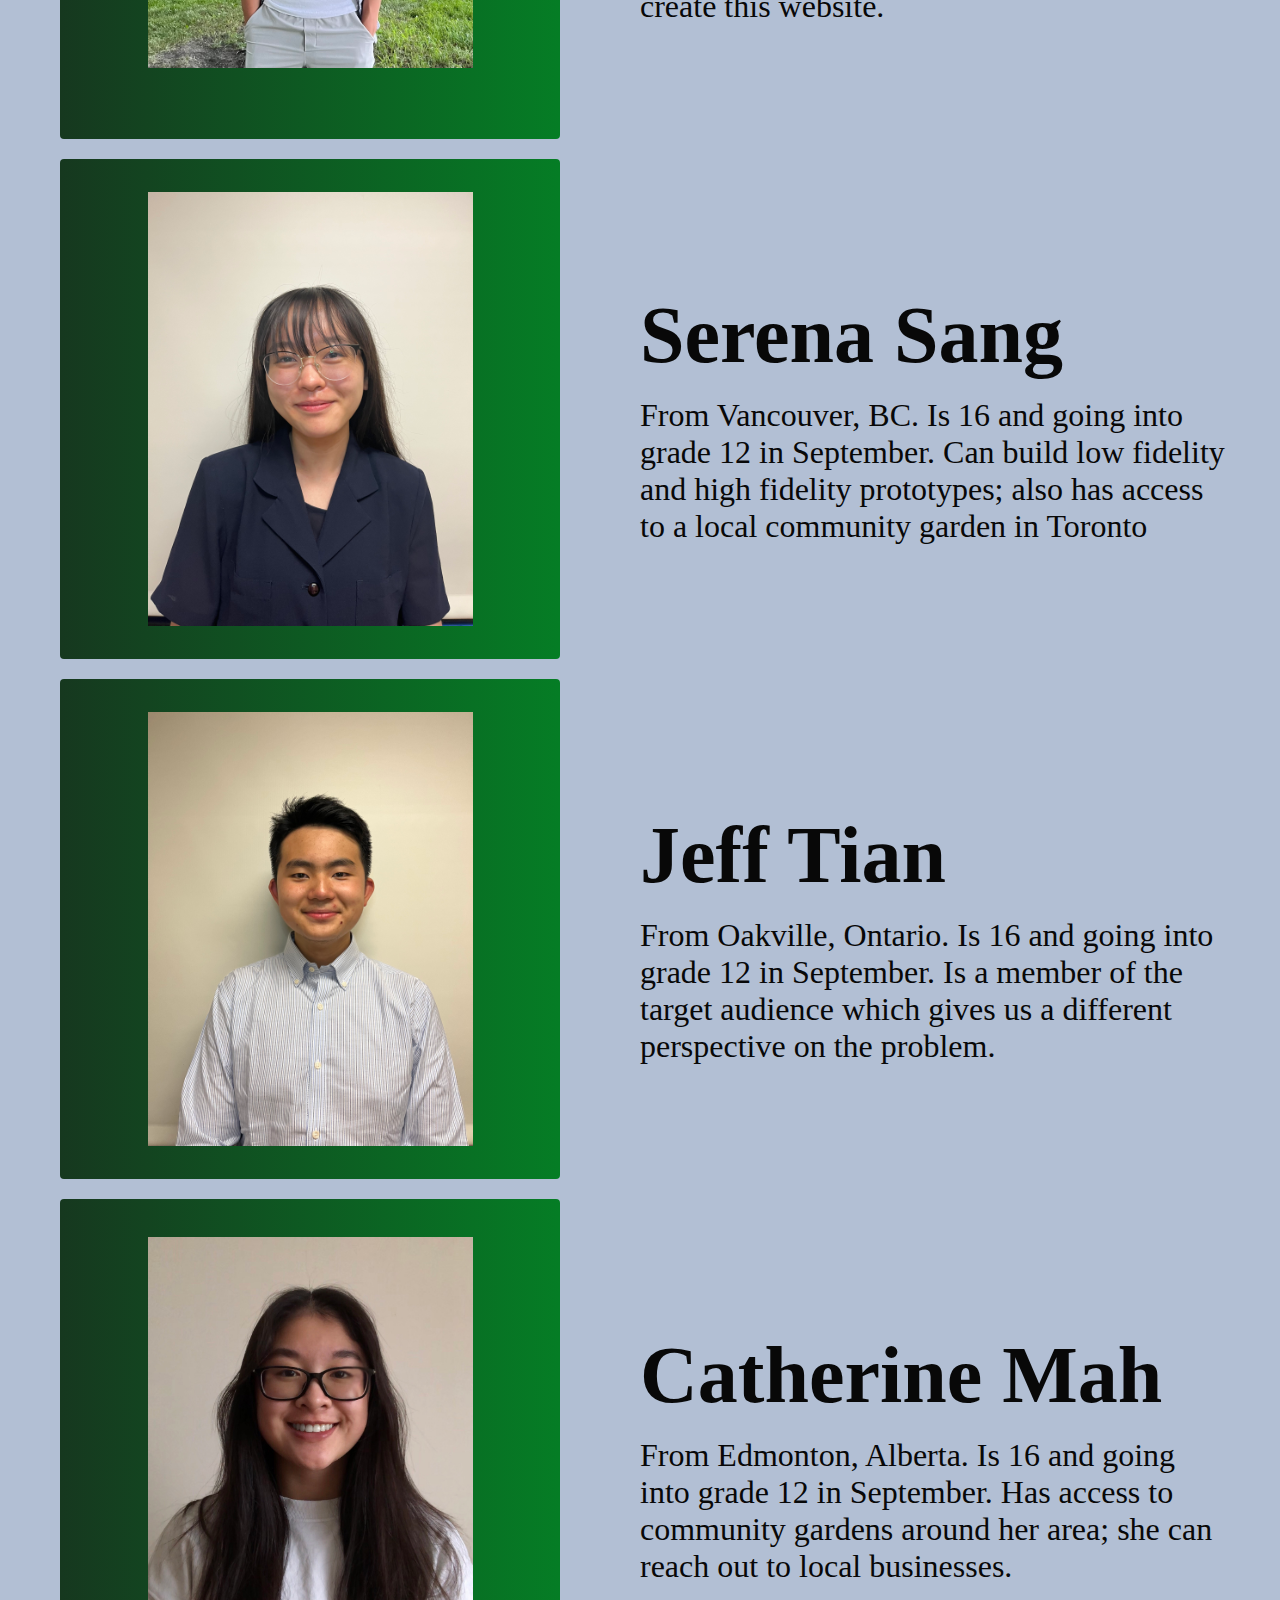
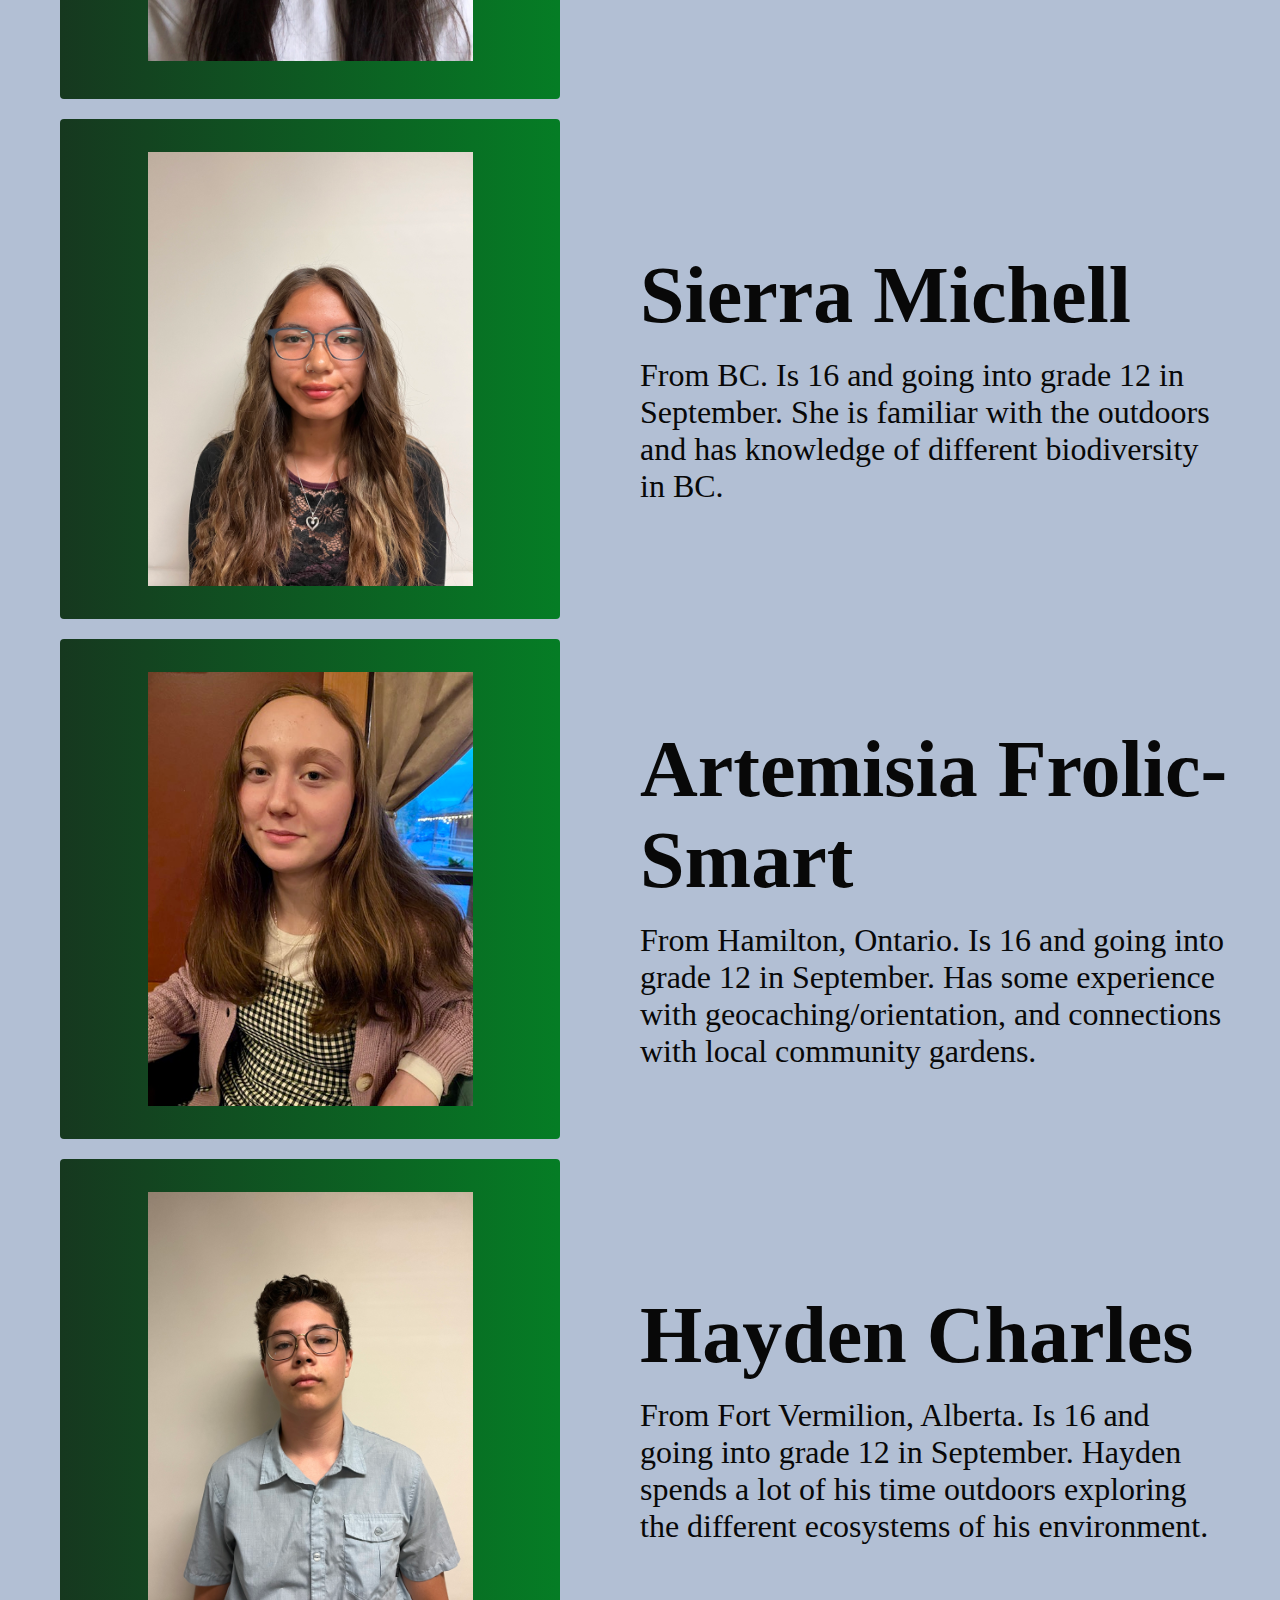
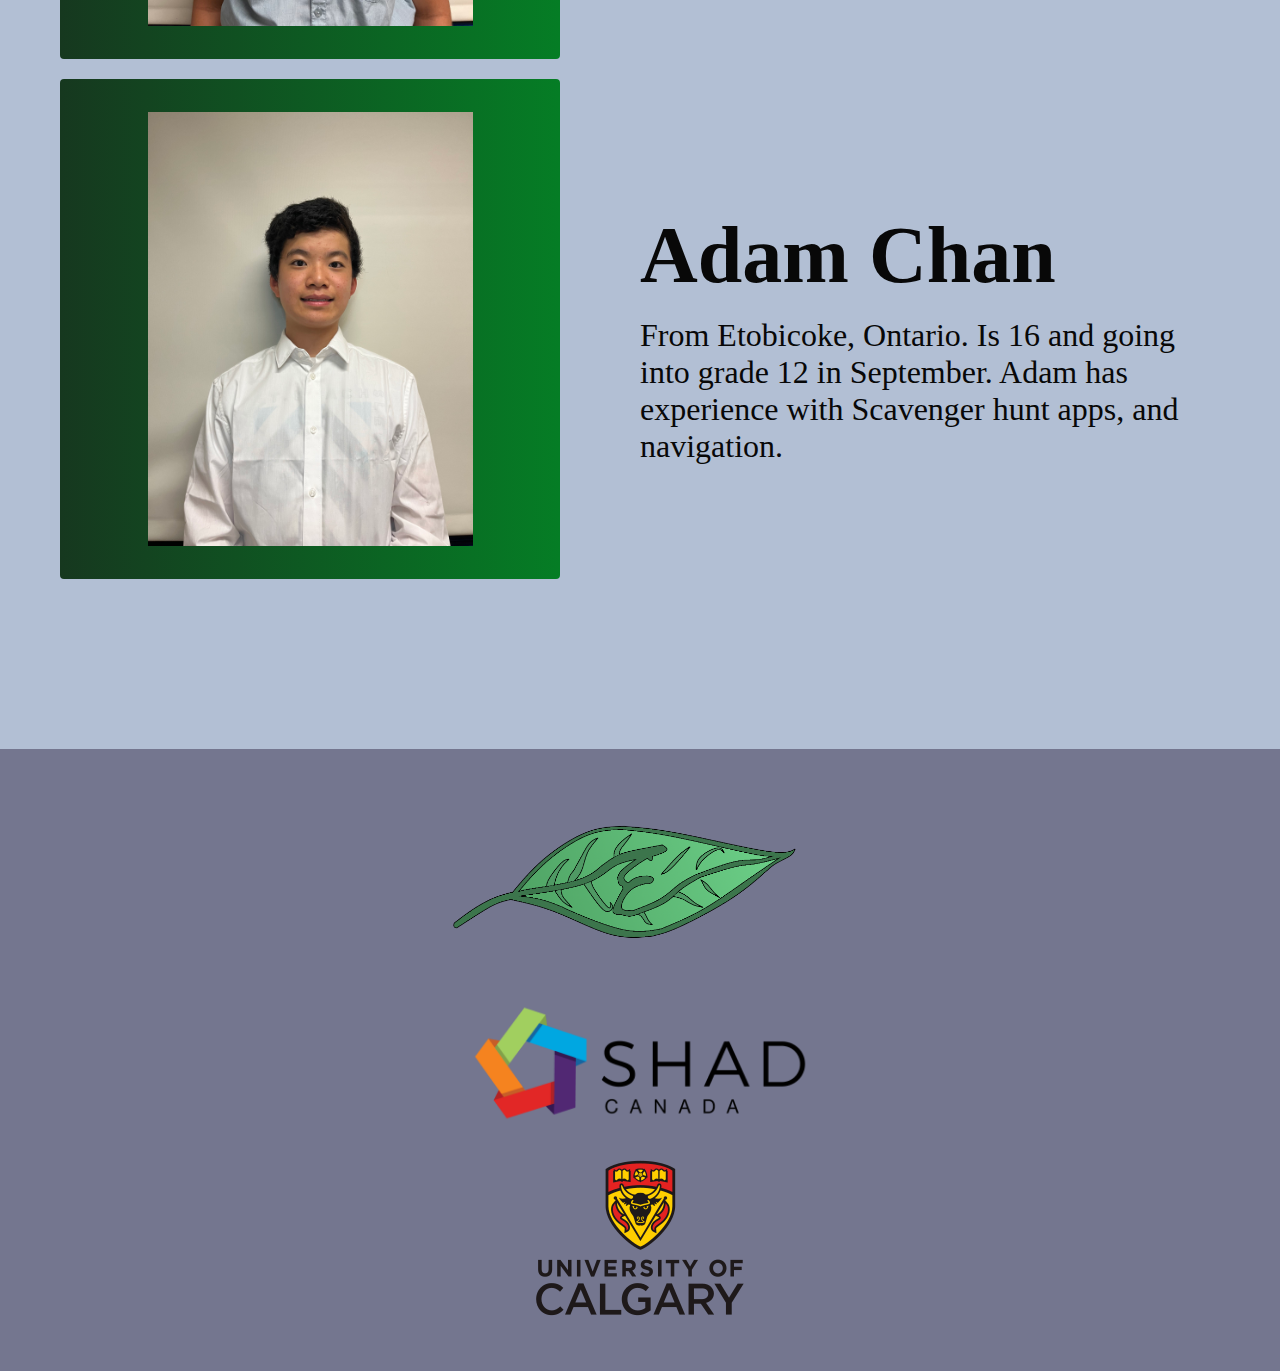
==== commit 0edaff50: "Add files via upload" ====
--- a/index.html
+++ b/index.html
@@ -12,7 +12,7 @@
 		<!-- Navbar Section -->
 		<nav class="navbar">
 			<div class="navbar__container">
-				<a href="#home" id="navbar__logo">Econautica</a>
+				<a href="#home" id="navbar__logo"><img src="images/econautica.png" width="200" height=auto >Econautica</a>
 				<div class="navbar__toggle" id="mobile-menu">
 					<span class="bar"></span>
 					<span class="bar"></span>
@@ -55,19 +55,19 @@
 			<div class="deliverables__wrapper">
 				<div class="deliverables__card">
 					<h2>One-pager</h2>
-					<div class="deliverables__btn"><button>Open</button></div>
+					<div class="deliverables__btn"><button><a href="deliverables/onepager.pdf" target="_blank">Open</a></button></div>
 				</div>
 				<div class="deliverables__card">
 					<h2>Storyboard</h2>
-					<div class="deliverables__btn"><button>Open</button></div>
+					<div class="deliverables__btn"><button><a href="deliverables/storyboard.pdf" target=_blank>Open</a></button></div>
 				</div>
 				<div class="deliverables__card">
 					<h2>Video</h2>
-					<div class="deliverables__btn"><button>Open</button></div>
+					<div class="deliverables__btn"><button><a href="https://www.youtube.com/watch?v=2xqClVHUPfg" target=_blank>Open</a></button></div>
 				</div>
 				<div class="deliverables__card">
 					<h2>Report</h2>
-					<div class="deliverables__btn"><button>Open</button></div>
+					<div class="deliverables__btn"><button><a href="deliverables/report.pdf" target=_blank>Open</a></button></div>
 				</div>
 			</div>
 		</div>
@@ -145,10 +145,10 @@
 		<!--Footer section -->
 		<div class="footer">
 			<div class="footer__images">
-				<img src="images/econautica.png"  width="500" height=auto>
+				<img src="images/econautica.png"  width="400" height=auto>
 			</div>
 			<div class="footer__images">
-				<img src="images/shadlogo.png" alt="SHAD CANADA">
+				<img src="images/shadlogo.png" width="400" height=auto alt="SHAD CANADA">
 			</div>
 			<div class="footer__images">
 				<img src="images/ucalgarylogo.png" alt="UCalgary Logo">
--- a/style.css
+++ b/style.css
@@ -134,6 +134,8 @@
 	
 	#navbar__logo {
 		padding-left: 25px;
+		display: flex;
+		
 	}
 	
 	.navbar__toggle .bar {
@@ -145,7 +147,7 @@
 	}
 	
 	.navbar__item {
-			width: 100%
+			width: 0%
 	}
 	
 	.navbar__links {
@@ -441,7 +443,7 @@
 	-webkit-text-fill-color: transparent;
 	-moz-text-fill-color: transparent;
 	margin-bottom: 5rem;
-	font-size: 2.5rem;
+	font-size: 5rem;
 }
 
 .deliverables__wrapper {
@@ -540,11 +542,3 @@
 	align-items: center;
 	justify-content: center;
 }
-
-@media screen and (max-width: 700px)
-{
-	#footer__images:nth-child(1){
-		width: 200px;
-		height: auto;
-	}
-}
